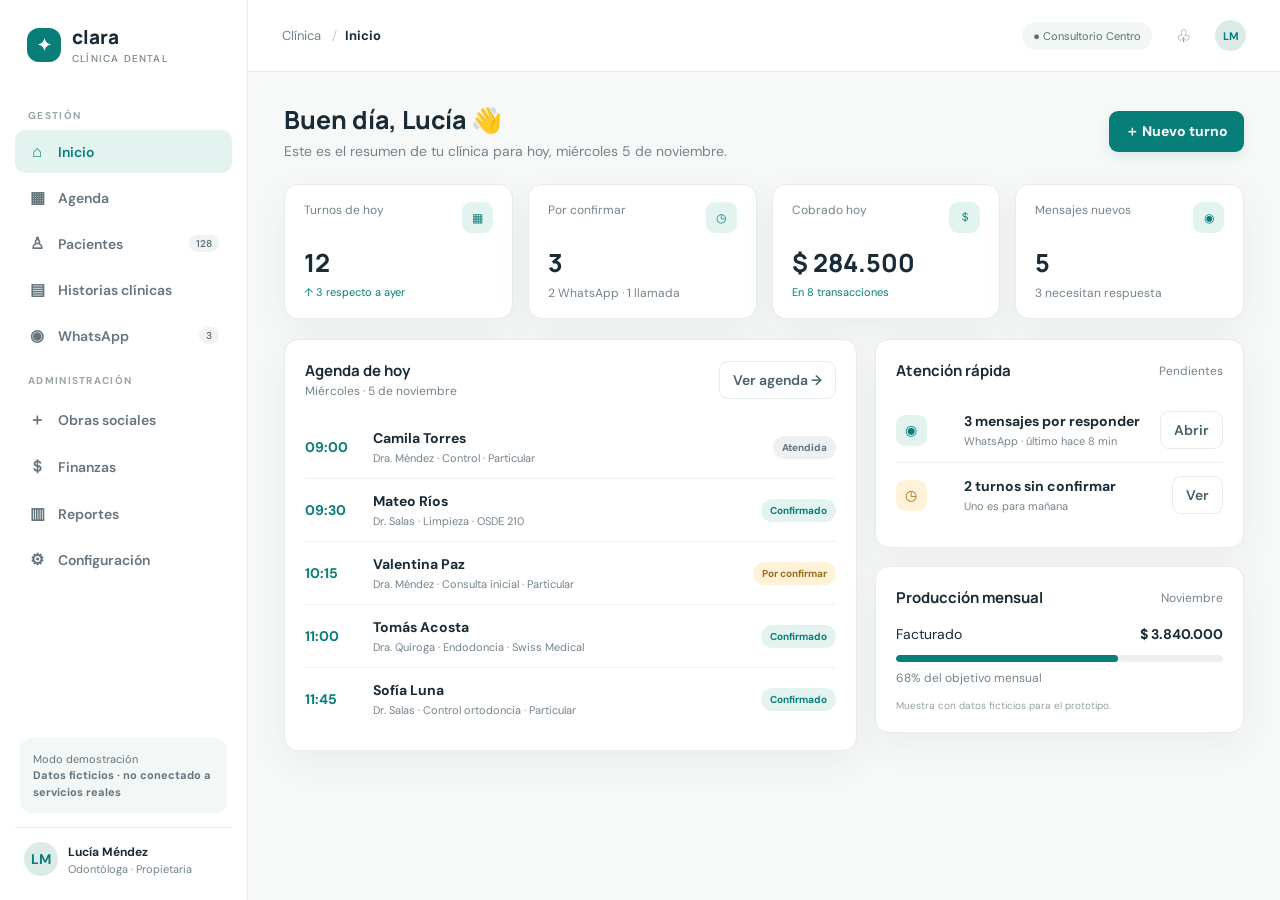
==== index.html @ 61e0f61e "Add Clara dental clinic prototype" ====
<!doctype html>
<html lang="es">
<head>
<meta charset="utf-8"><meta name="viewport" content="width=device-width,initial-scale=1">
<title>Clara · Clínica dental</title>
<style>
@import url('https://fonts.googleapis.com/css2?family=DM+Sans:wght@400;500;600;700&family=Manrope:wght@400;500;600;700;800&display=swap');
:root{--ink:#192b36;--muted:#74838b;--line:#e7ecec;--paper:#f7f9f8;--white:#fff;--teal:#087e78;--teal2:#e3f3f0;--blue:#edf3fa;--amber:#fff2d9;--coral:#f16b54;--shadow:0 12px 36px #203c4510}*{box-sizing:border-box}body{margin:0;background:var(--paper);color:var(--ink);font-family:'DM Sans',sans-serif;font-size:14px}button,input,select,textarea{font:inherit}button{cursor:pointer;border:0}.app{display:flex;min-height:100vh}.sidebar{width:248px;background:#fff;border-right:1px solid var(--line);padding:24px 15px;display:flex;flex-direction:column;flex-shrink:0}.brand{display:flex;align-items:center;gap:11px;padding:0 12px 30px;font:800 19px Manrope}.brandmark{width:34px;height:34px;border-radius:12px;background:var(--teal);color:#fff;display:grid;place-items:center;font-size:17px}.brand small{display:block;color:var(--muted);font:500 10px 'DM Sans';letter-spacing:1.2px;margin-top:2px}.navlabel{font-size:10px;letter-spacing:1.3px;color:#9aa5aa;padding:14px 13px 8px;font-weight:700}.nav{display:flex;flex-direction:column;gap:3px}.nav button{background:none;text-align:left;padding:11px 13px;border-radius:10px;color:#65757d;display:flex;gap:12px;align-items:center;font-weight:600}.nav button:hover,.nav button.active{background:var(--teal2);color:var(--teal)}.ico{width:18px;text-align:center;font-size:16px}.badge{margin-left:auto;font-size:10px;background:#f0f3f3;border-radius:10px;padding:2px 7px}.sidebar-bottom{margin-top:auto}.demo-note{border-radius:12px;background:#f3f7f6;padding:13px;color:#65757d;font-size:11px;line-height:1.5;margin:14px 5px}.profile{display:flex;gap:10px;align-items:center;padding:14px 9px 0;border-top:1px solid var(--line);margin-top:14px}.avatar{width:34px;height:34px;background:#dcebe7;border-radius:50%;display:grid;place-items:center;font-weight:700;color:var(--teal)}.profile b{font-size:12px}.profile small{display:block;color:var(--muted);font-size:11px;margin-top:2px}.main{flex:1;min-width:0}.topbar{height:72px;background:#fff;border-bottom:1px solid var(--line);display:flex;align-items:center;justify-content:space-between;padding:0 34px;position:sticky;top:0;z-index:2}.crumb{color:var(--muted);font-size:13px}.crumb b{color:var(--ink)}.topright{display:flex;align-items:center;gap:18px}.pill{border-radius:20px;background:#f2f6f5;padding:7px 11px;font-size:11px;color:#56716f}.iconbtn{background:none;color:#687981;font-size:17px}.content{padding:30px 36px 50px;max-width:1500px;margin:auto}.pagehead{display:flex;justify-content:space-between;align-items:center;margin-bottom:24px}.pagehead h1{font:750 25px Manrope;margin:0 0 5px}.pagehead p{color:var(--muted);margin:0}.primary{background:var(--teal);color:white;border-radius:9px;padding:11px 16px;font-weight:700;box-shadow:0 5px 12px #087e7820}.secondary{background:white;border:1px solid var(--line);color:#486069;border-radius:9px;padding:9px 13px;font-weight:600}.cards{display:grid;grid-template-columns:repeat(4,1fr);gap:15px;margin-bottom:20px}.card,.panel{background:white;border:1px solid var(--line);border-radius:14px;box-shadow:var(--shadow)}.stat{padding:17px 19px}.stat-top{display:flex;justify-content:space-between;color:var(--muted);font-size:12px}.statnum{font:750 25px Manrope;margin:12px 0 5px}.trend{color:var(--teal);font-size:11px}.staticon{background:var(--teal2);color:var(--teal);border-radius:9px;width:31px;height:31px;display:grid;place-items:center}.grid2{display:grid;grid-template-columns:1.55fr 1fr;gap:18px}.panel{padding:20px;margin-bottom:18px}.panelhead{display:flex;justify-content:space-between;align-items:center;margin-bottom:17px}.panelhead h2{font:700 15px Manrope;margin:0}.subtle{color:var(--muted);font-size:12px}.appointment{display:grid;grid-template-columns:55px 1fr auto;gap:13px;align-items:center;padding:13px 0;border-bottom:1px solid #f0f2f2}.appointment:last-child{border:0}.time{font-weight:700;color:var(--teal)}.apptname{font-weight:700}.apptmeta{color:var(--muted);font-size:11px;margin-top:4px}.status{font-size:10px;padding:5px 9px;border-radius:20px;background:var(--teal2);color:var(--teal);font-weight:700}.status.wait{background:var(--amber);color:#9a6d14}.status.done{background:#eef1f3;color:#65757d}.schedulebar{display:flex;justify-content:space-between;align-items:center;margin-bottom:15px}.days{display:grid;grid-template-columns:repeat(7,1fr);gap:8px}.day{border:1px solid var(--line);border-radius:10px;padding:10px 8px;min-height:135px;background:#fff}.day.today{border-color:#83c6be;background:#f5fbfa}.dayname{font-size:10px;color:var(--muted)}.daynum{font-weight:700;margin:4px 0 12px}.slot{background:#e6f3f1;border-left:3px solid var(--teal);padding:6px;border-radius:5px;font-size:10px;margin:6px 0;color:#315c58}.slot.blue{background:#edf2fa;border-color:#6088b6;color:#445e7b}.table{width:100%;border-collapse:collapse}.table th{text-align:left;color:#87949a;font-size:10px;font-weight:700;padding:10px;border-bottom:1px solid var(--line)}.table td{padding:13px 10px;border-bottom:1px solid #f0f2f2;vertical-align:middle}.table tr:last-child td{border:0}.person{display:flex;align-items:center;gap:10px}.miniava{width:30px;height:30px;border-radius:50%;background:#eaf0f1;display:grid;place-items:center;color:#567078;font-size:10px;font-weight:700}.tag{font-size:10px;color:#55716e;background:#eff6f4;border-radius:15px;padding:5px 8px}.tag.orange{background:#fff4e2;color:#987423}.tabs{display:flex;gap:7px;margin-bottom:17px}.tab{padding:8px 12px;border-radius:8px;background:transparent;color:#708087}.tab.active{background:var(--teal2);color:var(--teal);font-weight:700}.chat-layout{display:grid;grid-template-columns:310px 1fr;min-height:520px}.chatlist{border-right:1px solid var(--line);padding-right:15px}.search{border:1px solid var(--line);border-radius:9px;padding:10px;width:100%;margin-bottom:12px}.chatitem{padding:13px 9px;border-radius:10px;display:flex;gap:10px;cursor:pointer}.chatitem.active,.chatitem:hover{background:#f1f8f6}.chatitem b{font-size:12px}.chatitem p{font-size:11px;color:var(--muted);margin:4px 0 0;white-space:nowrap;overflow:hidden;text-overflow:ellipsis}.chatbody{padding:0 20px;display:flex;flex-direction:column}.chathead{display:flex;align-items:center;gap:10px;padding-bottom:13px;border-bottom:1px solid var(--line)}.messages{flex:1;padding:15px 0}.bubble{max-width:75%;padding:11px 13px;border-radius:12px;background:#f0f3f3;margin:9px 0;line-height:1.5;font-size:12px}.bubble.me{margin-left:auto;background:#e3f3f0}.bubble small{display:block;color:#829095;font-size:9px;margin-top:5px}.composer{display:flex;gap:8px;border-top:1px solid var(--line);padding-top:13px}.composer input{flex:1;border:1px solid var(--line);border-radius:9px;padding:11px}.agentbox{background:#f4f8f7;border-radius:10px;padding:13px;margin-top:14px;font-size:11px;line-height:1.6;color:#61737a}.agentbox b{color:var(--teal)}.row{display:flex;gap:10px;align-items:center}.filters{display:flex;gap:8px}.filters select{border:1px solid var(--line);border-radius:8px;background:#fff;padding:9px;color:#52656d}.progress{height:7px;border-radius:5px;background:#edf1f1;overflow:hidden}.progress i{display:block;height:100%;background:var(--teal);border-radius:5px}.empty{padding:30px;text-align:center;color:var(--muted)}.modalbg{position:fixed;inset:0;background:#10232b55;display:none;place-items:center;z-index:5}.modal{background:#fff;width:min(480px,92vw);padding:24px;border-radius:16px;box-shadow:0 20px 70px #0003}.modal h2{font:700 18px Manrope;margin:0 0 18px}.field{margin:12px 0}.field label{display:block;color:#687981;font-size:11px;margin-bottom:6px}.field input,.field select,.field textarea{width:100%;border:1px solid var(--line);border-radius:8px;padding:10px;background:white}.field textarea{min-height:75px}.notice{background:#edf6f4;border-radius:9px;padding:11px;color:#4e6d69;font-size:11px;line-height:1.5;margin:12px 0}.page{display:none}.page.show{display:block}.footnote{font-size:10px;color:#94a0a4;margin-top:13px}.seg{display:flex;gap:8px}.bar{height:9px;background:#edf1f1;border-radius:8px;margin:7px 0}.bar i{height:100%;display:block;background:var(--teal);border-radius:8px}.hide-sm{display:initial}@media(max-width:1050px){.sidebar{width:210px}.content{padding:25px 22px}.cards{grid-template-columns:repeat(2,1fr)}.grid2{grid-template-columns:1fr}.days{overflow:auto;grid-template-columns:repeat(7,minmax(115px,1fr))}}@media(max-width:700px){.sidebar{width:64px;padding:18px 8px}.brand{padding:0 7px 22px}.brandtext,.navlabel,.navtxt,.badge,.demo-note,.profile>div:last-child{display:none}.nav button{justify-content:center;padding:12px 5px}.profile{justify-content:center;padding:14px 0 0}.topbar{padding:0 15px;height:60px}.content{padding:21px 14px}.pagehead{align-items:flex-start;gap:10px}.pagehead h1{font-size:21px}.cards{gap:9px}.stat{padding:13px}.statnum{font-size:20px}.chat-layout{grid-template-columns:1fr}.chatlist{border:0;padding:0}.chatitem{display:none}.chatitem.active{display:flex}.chatbody{padding:12px 0;min-height:300px}.filters{flex-wrap:wrap}.tablewrap{overflow:auto}.topright .pill{display:none}}
</style></head>
<body><div class="app"><aside class="sidebar"><div class="brand"><div class="brandmark">✦</div><div class="brandtext">clara<small>CLÍNICA DENTAL</small></div></div><div class="navlabel">GESTIÓN</div><nav class="nav"><button class="active" data-page="inicio"><span class="ico">⌂</span><span class="navtxt">Inicio</span></button><button data-page="agenda"><span class="ico">▦</span><span class="navtxt">Agenda</span></button><button data-page="pacientes"><span class="ico">♙</span><span class="navtxt">Pacientes</span><span class="badge">128</span></button><button data-page="historias"><span class="ico">▤</span><span class="navtxt">Historias clínicas</span></button><button data-page="whatsapp"><span class="ico">◉</span><span class="navtxt">WhatsApp</span><span class="badge">3</span></button><div class="navlabel">ADMINISTRACIÓN</div><button data-page="obras"><span class="ico">＋</span><span class="navtxt">Obras sociales</span></button><button data-page="finanzas"><span class="ico">＄</span><span class="navtxt">Finanzas</span></button><button data-page="reportes"><span class="ico">▥</span><span class="navtxt">Reportes</span></button><button data-page="config"><span class="ico">⚙</span><span class="navtxt">Configuración</span></button></nav><div class="sidebar-bottom"><div class="demo-note">Modo demostración<br><b>Datos ficticios · no conectado a servicios reales</b></div><div class="profile"><div class="avatar">LM</div><div><b>Lucía Méndez</b><small>Odontóloga · Propietaria</small></div></div></div></aside><main class="main"><header class="topbar"><div class="crumb">Clínica <span style="padding:0 8px;color:#c5cdcf">/</span><b id="crumb">Inicio</b></div><div class="topright"><span class="pill">● Consultorio Centro</span><button class="iconbtn" title="Notificaciones">♧</button><div class="avatar" style="width:31px;height:31px;font-size:11px">LM</div></div></header><div class="content">
<section class="page show" id="inicio"><div class="pagehead"><div><h1>Buen día, Lucía 👋</h1><p>Este es el resumen de tu clínica para hoy, miércoles 5 de noviembre.</p></div><button class="primary" onclick="openModal('turno')">＋ Nuevo turno</button></div><div class="cards"><div class="card stat"><div class="stat-top">Turnos de hoy <span class="staticon">▦</span></div><div class="statnum">12</div><div class="trend">↑ 3 respecto a ayer</div></div><div class="card stat"><div class="stat-top">Por confirmar <span class="staticon">◷</span></div><div class="statnum">3</div><div class="subtle">2 WhatsApp · 1 llamada</div></div><div class="card stat"><div class="stat-top">Cobrado hoy <span class="staticon">＄</span></div><div class="statnum">$ 284.500</div><div class="trend">En 8 transacciones</div></div><div class="card stat"><div class="stat-top">Mensajes nuevos <span class="staticon">◉</span></div><div class="statnum">5</div><div class="subtle">3 necesitan respuesta</div></div></div><div class="grid2"><div class="panel"><div class="panelhead"><div><h2>Agenda de hoy</h2><span class="subtle">Miércoles · 5 de noviembre</span></div><button class="secondary" onclick="go('agenda')">Ver agenda →</button></div><div class="appointment"><div class="time">09:00</div><div><div class="apptname">Camila Torres</div><div class="apptmeta">Dra. Méndez · Control · Particular</div></div><span class="status done">Atendida</span></div><div class="appointment"><div class="time">09:30</div><div><div class="apptname">Mateo Ríos</div><div class="apptmeta">Dr. Salas · Limpieza · OSDE 210</div></div><span class="status">Confirmado</span></div><div class="appointment"><div class="time">10:15</div><div><div class="apptname">Valentina Paz</div><div class="apptmeta">Dra. Méndez · Consulta inicial · Particular</div></div><span class="status wait">Por confirmar</span></div><div class="appointment"><div class="time">11:00</div><div><div class="apptname">Tomás Acosta</div><div class="apptmeta">Dra. Quiroga · Endodoncia · Swiss Medical</div></div><span class="status">Confirmado</span></div><div class="appointment"><div class="time">11:45</div><div><div class="apptname">Sofía Luna</div><div class="apptmeta">Dr. Salas · Control ortodoncia · Particular</div></div><span class="status">Confirmado</span></div></div><div><div class="panel"><div class="panelhead"><h2>Atención rápida</h2><span class="subtle">Pendientes</span></div><div class="appointment"><div class="staticon">◉</div><div><div class="apptname">3 mensajes por responder</div><div class="apptmeta">WhatsApp · último hace 8 min</div></div><button class="secondary" onclick="go('whatsapp')">Abrir</button></div><div class="appointment"><div class="staticon" style="background:var(--amber);color:#9a6d14">◷</div><div><div class="apptname">2 turnos sin confirmar</div><div class="apptmeta">Uno es para mañana</div></div><button class="secondary" onclick="go('agenda')">Ver</button></div></div><div class="panel"><div class="panelhead"><h2>Producción mensual</h2><span class="subtle">Noviembre</span></div><div style="display:flex;justify-content:space-between;margin:12px 0"><span>Facturado</span><b>$ 3.840.000</b></div><div class="progress"><i style="width:68%"></i></div><div class="subtle" style="margin-top:8px">68% del objetivo mensual</div><div class="footnote">Muestra con datos ficticios para el prototipo.</div></div></div></div></section>
<section class="page" id="agenda"><div class="pagehead"><div><h1>Agenda</h1><p>Turnos por profesional, estado y cobertura.</p></div><button class="primary" onclick="openModal('turno')">＋ Nuevo turno</button></div><div class="panel"><div class="schedulebar"><div class="row"><button class="secondary">‹</button><b>3 — 9 noviembre, 2026</b><button class="secondary">›</button><button class="secondary">Hoy</button></div><div class="filters"><select><option>Todos los profesionales</option><option>Dra. Lucía Méndez</option><option>Dr. Nicolás Salas</option><option>Dra. Ana Quiroga</option></select><select><option>Todos los estados</option><option>Confirmado</option><option>Por confirmar</option></select></div></div><div class="days"><div class="day"><div class="dayname">LUN</div><div class="daynum">3</div><div class="slot">09:00 Camila T.<br>Control · Méndez</div><div class="slot blue">10:30 Tomás A.<br>Endodoncia</div></div><div class="day"><div class="dayname">MAR</div><div class="daynum">4</div><div class="slot">09:30 Mateo R.<br>Limpieza · Salas</div><div class="slot">11:00 Sofía L.<br>Ortodoncia</div></div><div class="day today"><div class="dayname">MIÉ · HOY</div><div class="daynum">5</div><div class="slot">09:00 Camila T.<br>Control · Méndez</div><div class="slot blue">09:30 Mateo R.<br>Limpieza · Salas</div><div class="slot">10:15 Valentina P.<br>Inicial · Méndez</div></div><div class="day"><div class="dayname">JUE</div><div class="daynum">6</div><div class="slot">08:30 Tomás A.<br>Endodoncia · Quiroga</div><div class="slot">10:00 Julia F.<br>Consulta</div></div><div class="day"><div class="dayname">VIE</div><div class="daynum">7</div><div class="slot">09:00 Pedro M.<br>Implante · Méndez</div><div class="slot blue">11:00 Clara D.<br>Control · Salas</div></div><div class="day"><div class="dayname">SÁB</div><div class="daynum">8</div><div class="subtle">Sin turnos</div></div><div class="day"><div class="dayname">DOM</div><div class="daynum">9</div><div class="subtle">Cerrado</div></div></div></div><div class="panel"><div class="panelhead"><h2>Próximos turnos</h2><button class="secondary">Exportar agenda</button></div><div class="tablewrap"><table class="table"><thead><tr><th>FECHA / HORA</th><th>PACIENTE</th><th>PROFESIONAL</th><th>PRESTACIÓN</th><th>COBERTURA</th><th>ESTADO</th></tr></thead><tbody><tr><td>Hoy · 10:15</td><td>Valentina Paz</td><td>Dra. Méndez</td><td>Consulta inicial</td><td>Particular</td><td><span class="status wait">Por confirmar</span></td></tr><tr><td>Hoy · 11:00</td><td>Tomás Acosta</td><td>Dra. Quiroga</td><td>Endodoncia</td><td>Swiss Medical</td><td><span class="status">Confirmado</span></td></tr><tr><td>Mañana · 08:30</td><td>Julia Fernández</td><td>Dr. Salas</td><td>Limpieza</td><td>OSDE 210</td><td><span class="status wait">Por confirmar</span></td></tr></tbody></table></div></div></section>
<section class="page" id="pacientes"><div class="pagehead"><div><h1>Pacientes</h1><p>Directorio y cobertura de la clínica.</p></div><button class="primary" onclick="openModal('paciente')">＋ Nuevo paciente</button></div><div class="panel"><div class="panelhead"><input class="search" style="max-width:330px;margin:0" placeholder="Buscar por nombre o documento…"><div class="filters"><select><option>Todos los profesionales</option><option>Dra. Méndez</option></select><select><option>Todas las coberturas</option><option>Particular</option><option>OSDE</option></select></div></div><div class="tablewrap"><table class="table"><thead><tr><th>PACIENTE</th><th>ÚLTIMA VISITA</th><th>PROFESIONAL</th><th>COBERTURA</th><th>SALDO</th><th></th></tr></thead><tbody><tr><td><div class="person"><div class="miniava">CT</div><b>Camila Torres</b></div></td><td>Hoy</td><td>Dra. Méndez</td><td><span class="tag">Particular</span></td><td>$ 0</td><td><button class="secondary" onclick="go('historias')">Ver ficha</button></td></tr><tr><td><div class="person"><div class="miniava">MR</div><b>Mateo Ríos</b></div></td><td>22 oct 2026</td><td>Dr. Salas</td><td><span class="tag">OSDE 210</span></td><td>$ 12.500</td><td><button class="secondary" onclick="go('historias')">Ver ficha</button></td></tr><tr><td><div class="person"><div class="miniava">VP</div><b>Valentina Paz</b></div></td><td>Primera visita</td><td>Dra. Méndez</td><td><span class="tag">Particular</span></td><td>—</td><td><button class="secondary" onclick="go('historias')">Ver ficha</button></td></tr><tr><td><div class="person"><div class="miniava">TA</div><b>Tomás Acosta</b></div></td><td>15 oct 2026</td><td>Dra. Quiroga</td><td><span class="tag">Swiss Medical</span></td><td>$ 0</td><td><button class="secondary" onclick="go('historias')">Ver ficha</button></td></tr></tbody></table></div><div class="footnote">Datos ilustrativos ficticios. No corresponden a pacientes reales.</div></div></section>
<section class="page" id="historias"><div class="pagehead"><div><h1>Historias clínicas</h1><p>Registro por paciente, profesional y fecha.</p></div><button class="primary" onclick="openModal('evolucion')">＋ Nueva evolución</button></div><div class="grid2"><div class="panel"><div class="panelhead"><div><h2>Camila Torres</h2><span class="subtle">Paciente · Última actualización hoy</span></div><span class="tag">Particular</span></div><div class="tabs"><button class="tab active">Resumen</button><button class="tab">Odontograma</button><button class="tab">Evoluciones</button><button class="tab">Documentos</button></div><div class="notice">⚑ <b>Alergia registrada:</b> penicilina. Verificar antes de indicar medicación.</div><div class="panelhead"><h2>Odontograma · FDI</h2><button class="secondary">Ver historial</button></div><div style="display:grid;grid-template-columns:repeat(8,1fr);gap:6px;text-align:center;margin:12px 0"><script>document.write(Array.from({length:16},(_,i)=>`<div style="border:1px solid #e6eceb;padding:8px 3px;border-radius:7px;color:${[3,8,13].includes(i)?'#c65f48':'#64777c'};background:${[3,8,13].includes(i)?'#fff1eb':'#fbfcfc'}">${18-i<11?11+i:18-i}<small style="display:block;font-size:8px">${[3,8,13].includes(i)?'●':'○'}</small></div>`).join(''))</script></div><div style="display:grid;grid-template-columns:repeat(8,1fr);gap:6px;text-align:center;margin:6px 0 18px"><script>document.write(Array.from({length:16},(_,i)=>`<div style="border:1px solid #e6eceb;padding:8px 3px;border-radius:7px;color:#64777c;background:#fbfcfc">${48-i<41?31+i:48-i}<small style="display:block;font-size:8px">○</small></div>`).join(''))</script></div><div class="panelhead"><h2>Última evolución</h2><span class="subtle">5 nov · Dra. Méndez</span></div><p style="line-height:1.7;color:#596c73">Control odontológico. Refiere sensibilidad leve en pieza 16. Se registra observación y se indica control en próxima consulta. <span class="tag">Borrador de ejemplo</span></p><button class="secondary">＋ Adjuntar documento</button><div class="footnote">Toda evolución clínica requiere revisión y firma del profesional. Este prototipo no almacena datos.</div></div><div><div class="panel"><div class="panelhead"><h2>Plan de tratamiento</h2><span class="subtle">Actualizado 30 oct</span></div><div class="appointment"><div class="staticon">1</div><div><b>Restauración pieza 16</b><div class="apptmeta">Pendiente · Dra. Méndez</div></div><span>$ 85.000</span></div><div class="appointment"><div class="staticon">2</div><div><b>Limpieza profesional</b><div class="apptmeta">Completado · 22 oct</div></div><span>$ 42.000</span></div><div style="display:flex;justify-content:space-between;padding-top:13px"><b>Total estimado</b><b>$ 127.000</b></div></div><div class="panel"><div class="panelhead"><h2>Consentimientos</h2><button class="secondary">Ver todos</button></div><div class="appointment"><div class="staticon">✓</div><div><b>Consentimiento informado</b><div class="apptmeta">Restauración · firmado 22 oct</div></div><span class="status done">Firmado</span></div></div></div></div></section>
<section class="page" id="whatsapp"><div class="pagehead"><div><h1>WhatsApp</h1><p>Conversaciones, agenda y respuestas asistidas en un mismo lugar.</p></div><button class="secondary">⚙ Configurar agente</button></div><div class="notice">Modo demostración: las respuestas se simulan en esta pantalla. No se envían mensajes reales ni se conecta una cuenta de WhatsApp.</div><div class="panel chat-layout"><div class="chatlist"><input class="search" placeholder="Buscar conversación…"><div class="chatitem active" onclick="selectChat(this,'Camila Torres')"><div class="miniava">CT</div><div><b>Camila Torres</b><p>¿Tienen turno esta semana?</p></div><span class="badge">2</span></div><div class="chatitem" onclick="selectChat(this,'Valentina Paz')"><div class="miniava">VP</div><div><b>Valentina Paz</b><p>Quería consultar por una limpieza</p></div></div><div class="chatitem" onclick="selectChat(this,'Mateo Ríos')"><div class="miniava">MR</div><div><b>Mateo Ríos</b><p>Confirmo el turno de mañana</p></div></div><div class="chatitem" onclick="selectChat(this,'Julia Fernández')"><div class="miniava">JF</div><div><b>Julia Fernández</b><p>¿Aceptan OSDE 210?</p></div><span class="badge">1</span></div><div class="agentbox"><b>✦ Clara · agente de recepción</b><br>Responde sobre horarios, profesionales, ubicación y coberturas configuradas. Puede proponer turnos disponibles y pedir confirmación humana. No responde consultas clínicas.</div></div><div class="chatbody"><div class="chathead"><div class="miniava">CT</div><div><b id="chatname">Camila Torres</b><div class="subtle">WhatsApp · conversación de ejemplo</div></div><span class="status" style="margin-left:auto">Agente activo</span></div><div class="messages" id="messages"><div class="bubble">Hola, ¿tienen turno esta semana para un control?<small>10:14</small></div><div class="bubble me">¡Hola, Camila! Sí, tenemos disponibilidad el jueves a las 16:00 con la Dra. Méndez o el viernes a las 10:30 con el Dr. Salas. ¿Cuál te queda mejor?<small>Clara · 10:14</small></div><div class="bubble">El jueves me sirve.<small>10:16</small></div><div class="bubble me">Perfecto. ¿Querés que deje solicitado el turno del jueves a las 16:00? La clínica te lo confirma por este medio.<small>Clara · 10:16</small></div><div class="bubble">Sí, por favor.<small>10:17</small></div><div class="bubble me">Listo, Camila. Dejé el pedido para el jueves a las 16:00 con la Dra. Méndez. Te avisamos cuando quede confirmado. ✨<small>Clara · 10:17</small></div></div><div class="composer"><input id="msg" placeholder="Escribí una respuesta de prueba…" onkeydown="if(event.key==='Enter')sendMsg()"><button class="primary" onclick="sendMsg()">Enviar</button></div></div></div><div class="grid2"><div class="panel"><div class="panelhead"><h2>Qué puede resolver el agente</h2><span class="tag">Alcance inicial</span></div><div class="appointment"><span class="status">✓</span><div><b>Solicitar turno</b><div class="apptmeta">Consulta disponibilidad y pide confirmación</div></div></div><div class="appointment"><span class="status">✓</span><div><b>Confirmar, cancelar o reprogramar</b><div class="apptmeta">Requiere reglas de agenda configuradas</div></div></div><div class="appointment"><span class="status">✓</span><div><b>Responder información práctica</b><div class="apptmeta">Horarios, ubicación, profesionales y coberturas cargadas</div></div></div><div class="appointment"><span class="status wait">→</span><div><b>Derivar a una persona</b><div class="apptmeta">Síntomas, urgencias, dudas clínicas o excepciones</div></div></div></div><div class="panel"><div class="panelhead"><h2>Reglas del agente</h2><button class="secondary">Editar</button></div><p class="subtle" style="line-height:1.8">• No diagnostica ni recomienda tratamientos.<br>• Nunca confirma una prestación de obra social sin verificar el padrón.<br>• Solicita solo los datos necesarios para gestionar el turno.<br>• Ofrece atención humana ante una urgencia o pedido clínico.<br>• Registra consentimiento y preferencia de canal antes de notificar.</p></div></div></section>
<section class="page" id="obras"><div class="pagehead"><div><h1>Obras sociales</h1><p>Convenios, elegibilidad y seguimiento de prestaciones.</p></div><button class="primary" onclick="openModal('convenio')">＋ Nuevo convenio</button></div><div class="cards"><div class="card stat"><div class="stat-top">Convenios activos <span class="staticon">＋</span></div><div class="statnum">6</div><div class="subtle">2 requieren actualización</div></div><div class="card stat"><div class="stat-top">A presentar <span class="staticon">▤</span></div><div class="statnum">$ 1.240.000</div><div class="subtle">18 prestaciones</div></div><div class="card stat"><div class="stat-top">Pendiente de autorización <span class="staticon">◷</span></div><div class="statnum">4</div><div class="subtle">En 3 afiliados</div></div><div class="card stat"><div class="stat-top">Débitos del mes <span class="staticon">↘</span></div><div class="statnum">$ 86.400</div><div class="subtle">2,1% de lo presentado</div></div></div><div class="panel"><div class="panelhead"><h2>Convenios</h2><div class="filters"><select><option>Todos los estados</option><option>Activo</option><option>Revisar aranceles</option></select></div></div><div class="tablewrap"><table class="table"><thead><tr><th>FINANCIADOR</th><th>PLANES</th><th>ARANCEL</th><th>ÚLTIMA ACTUALIZACIÓN</th><th>ESTADO</th><th></th></tr></thead><tbody><tr><td><b>OSDE</b></td><td>210 · 310</td><td>Nomenclador propio</td><td>1 nov 2026</td><td><span class="status">Activo</span></td><td><button class="secondary">Ver</button></td></tr><tr><td><b>Swiss Medical</b></td><td>SMG20 · SMG30</td><td>Nomenclador propio</td><td>15 oct 2026</td><td><span class="status wait">Revisar aranceles</span></td><td><button class="secondary">Ver</button></td></tr><tr><td><b>Prevención Salud</b></td><td>A1 · A2</td><td>Por prestación</td><td>20 oct 2026</td><td><span class="status">Activo</span></td><td><button class="secondary">Ver</button></td></tr><tr><td><b>Particular</b></td><td>—</td><td>Lista de clínica</td><td>5 nov 2026</td><td><span class="status">Activo</span></td><td><button class="secondary">Ver</button></td></tr></tbody></table></div><div class="notice">El prototipo no consulta padrones ni presenta prestaciones. Validación de cobertura y liquidación deben conectarse a cada financiador y revisarse con la clínica.</div></div><div class="panel"><div class="panelhead"><h2>Prestaciones por presentar</h2><button class="secondary">Preparar lote</button></div><div class="tablewrap"><table class="table"><thead><tr><th>PERÍODO</th><th>COBERTURA</th><th>PRESTACIONES</th><th>IMPORTE</th><th>ESTADO</th></tr></thead><tbody><tr><td>Octubre 2026</td><td>OSDE</td><td>12</td><td>$ 840.000</td><td><span class="status wait">Borrador</span></td></tr><tr><td>Octubre 2026</td><td>Swiss Medical</td><td>6</td><td>$ 400.000</td><td><span class="status">Listo para revisar</span></td></tr></tbody></table></div></div></section>
<section class="page" id="finanzas"><div class="pagehead"><div><h1>Finanzas</h1><p>Presupuestos, cobros y facturación de la clínica.</p></div><button class="primary" onclick="openModal('presupuesto')">＋ Nuevo presupuesto</button></div><div class="tabs"><button class="tab active">Resumen</button><button class="tab">Presupuestos</button><button class="tab">Cobros</button><button class="tab">Facturas ARCA</button></div><div class="cards"><div class="card stat"><div class="stat-top">Ingresos del mes <span class="staticon">＄</span></div><div class="statnum">$ 3.840.000</div><div class="trend">↑ 12% vs. octubre</div></div><div class="card stat"><div class="stat-top">Por cobrar <span class="staticon">◷</span></div><div class="statnum">$ 615.000</div><div class="subtle">9 cuentas pendientes</div></div><div class="card stat"><div class="stat-top">Presupuestos abiertos <span class="staticon">▤</span></div><div class="statnum">17</div><div class="subtle">$ 2.180.000 estimados</div></div><div class="card stat"><div class="stat-top">Facturas emitidas <span class="staticon">✓</span></div><div class="statnum">42</div><div class="subtle">Noviembre · ARS</div></div></div><div class="grid2"><div class="panel"><div class="panelhead"><h2>Últimos cobros</h2><button class="secondary">Ver todos</button></div><div class="appointment"><div class="staticon">✓</div><div><b>Camila Torres</b><div class="apptmeta">Particular · Transferencia</div></div><b>$ 42.000</b></div><div class="appointment"><div class="staticon">✓</div><div><b>Mateo Ríos</b><div class="apptmeta">OSDE 210 · Copago</div></div><b>$ 15.000</b></div><div class="appointment"><div class="staticon">✓</div><div><b>Tomás Acosta</b><div class="apptmeta">Swiss Medical · Copago</div></div><b>$ 28.500</b></div><div class="appointment"><div class="staticon">✓</div><div><b>Clara Díaz</b><div class="apptmeta">Particular · Tarjeta</div></div><b>$ 96.000</b></div></div><div class="panel"><div class="panelhead"><h2>Distribución de cobros</h2><span class="subtle">Este mes</span></div><div class="subtle">Particular · 54%</div><div class="bar"><i style="width:54%"></i></div><div class="subtle">Obras sociales · 38%</div><div class="bar"><i style="width:38%;background:#7c9fc0"></i></div><div class="subtle">Otros · 8%</div><div class="bar"><i style="width:8%;background:#e0b766"></i></div><div class="notice">La conexión ARCA se configura por CUIT y certificado. La emisión aquí es solo demostrativa.</div></div></div></section>
<section class="page" id="reportes"><div class="pagehead"><div><h1>Reportes</h1><p>Indicadores operativos y administrativos.</p></div><button class="secondary">Descargar resumen</button></div><div class="cards"><div class="card stat"><div class="stat-top">Asistencia <span class="staticon">✓</span></div><div class="statnum">91%</div><div class="trend">↑ 4 puntos</div></div><div class="card stat"><div class="stat-top">Ocupación de agenda <span class="staticon">▦</span></div><div class="statnum">78%</div><div class="subtle">Noviembre</div></div><div class="card stat"><div class="stat-top">Tratamientos aceptados <span class="staticon">↗</span></div><div class="statnum">64%</div><div class="subtle">Por monto presupuestado</div></div><div class="card stat"><div class="stat-top">Prestaciones OS <span class="staticon">＋</span></div><div class="statnum">86%</div><div class="subtle">Sin débitos</div></div></div><div class="grid2"><div class="panel"><div class="panelhead"><h2>Turnos por profesional</h2><span class="subtle">Noviembre</span></div><p>Dra. Lucía Méndez <b style="float:right">82 turnos</b></p><div class="bar"><i style="width:82%"></i></div><p>Dr. Nicolás Salas <b style="float:right">64 turnos</b></p><div class="bar"><i style="width:64%;background:#7c9fc0"></i></div><p>Dra. Ana Quiroga <b style="float:right">51 turnos</b></p><div class="bar"><i style="width:51%;background:#e0b766"></i></div></div><div class="panel"><div class="panelhead"><h2>Seguridad y trazabilidad</h2><span class="tag">Diseño requerido</span></div><div class="notice">Antes de operar con pacientes reales: definir roles granulares, registro de accesos y cambios, cifrado, respaldos probados, exportación, política de retención y respuesta ante incidentes.</div><div class="subtle">Estos indicadores y reportes usan exclusivamente datos de demostración.</div></div></div></section>
<section class="page" id="config"><div class="pagehead"><div><h1>Configuración</h1><p>Profesionales, horarios, canales y datos de la clínica.</p></div><button class="primary">Guardar cambios</button></div><div class="grid2"><div><div class="panel"><div class="panelhead"><h2>Profesionales</h2><button class="secondary">＋ Agregar</button></div><div class="appointment"><div class="avatar">LM</div><div><b>Dra. Lucía Méndez</b><div class="apptmeta">Odontología general · Propietaria</div></div><span class="status">Activa</span></div><div class="appointment"><div class="avatar">NS</div><div><b>Dr. Nicolás Salas</b><div class="apptmeta">Odontología general · Profesional</div></div><span class="status">Activo</span></div><div class="appointment"><div class="avatar">AQ</div><div><b>Dra. Ana Quiroga</b><div class="apptmeta">Endodoncia · Profesional</div></div><span class="status">Activa</span></div></div><div class="panel"><div class="panelhead"><h2>Horario de atención</h2><button class="secondary">Editar</button></div><div class="appointment"><div><b>Lunes a viernes</b><div class="apptmeta">08:00–13:00 · 14:00–19:00</div></div><span class="tag">Activo</span></div><div class="appointment"><div><b>Sábado</b><div class="apptmeta">09:00–13:00</div></div><span class="tag">Activo</span></div></div></div><div><div class="panel"><div class="panelhead"><h2>Asistente WhatsApp</h2><span class="status wait">Simulación</span></div><div class="field"><label>Nombre del asistente</label><input value="Clara · Recepción virtual"></div><div class="field"><label>Estilo de respuesta</label><select><option>Cálido y claro</option></select></div><div class="field"><label>Mensaje inicial</label><textarea>¡Hola! Soy Clara, asistente de la clínica. Puedo ayudarte a solicitar, confirmar o reprogramar un turno.</textarea></div><div class="notice">Antes de activar: vincular un número autorizado, configurar plantillas y consentimiento, probar derivación humana y revisar privacidad.</div></div><div class="panel"><div class="panelhead"><h2>Obras sociales</h2><button class="secondary" onclick="go('obras')">Administrar →</button></div><p class="subtle">Convenios y aranceles configurables por plan. La verificación de cobertura y presentación de prestaciones requieren integración con cada financiador.</p></div></div></div></section>
</div></main></div><div class="modalbg" id="modal"><div class="modal"><div style="display:flex;justify-content:space-between;align-items:center"><h2 id="modtitle">Nuevo turno</h2><button class="iconbtn" onclick="closeModal()">✕</button></div><div id="modbody"></div><div style="display:flex;justify-content:flex-end;gap:8px;margin-top:18px"><button class="secondary" onclick="closeModal()">Cancelar</button><button class="primary" onclick="saveModal()">Guardar en demo</button></div></div></div>
<script>
const names={inicio:'Inicio',agenda:'Agenda',pacientes:'Pacientes','historias':'Historias clínicas',whatsapp:'WhatsApp',obras:'Obras sociales',finanzas:'Finanzas',reportes:'Reportes',config:'Configuración'};function go(p){document.querySelectorAll('.page').forEach(x=>x.classList.remove('show'));document.getElementById(p).classList.add('show');document.querySelectorAll('.nav button').forEach(b=>b.classList.toggle('active',b.dataset.page===p));document.getElementById('crumb').textContent=names[p];window.scrollTo(0,0)}document.querySelectorAll('.nav button').forEach(b=>b.onclick=()=>go(b.dataset.page));
function openModal(type){const cfg={turno:['Nuevo turno',`<div class="field"><label>Paciente</label><input placeholder="Nombre del paciente"></div><div class="field"><label>Profesional</label><select><option>Dra. Lucía Méndez</option><option>Dr. Nicolás Salas</option><option>Dra. Ana Quiroga</option></select></div><div class="field"><label>Fecha y hora</label><input type="datetime-local"></div><div class="field"><label>Prestación</label><select><option>Consulta inicial</option><option>Control</option><option>Limpieza</option><option>Endodoncia</option></select></div><div class="field"><label>Cobertura</label><select><option>Particular</option><option>OSDE 210</option><option>Swiss Medical</option></select></div>`],paciente:['Nuevo paciente',`<div class="field"><label>Nombre y apellido</label><input placeholder="Nombre completo"></div><div class="field"><label>Documento</label><input placeholder="DNI"></div><div class="field"><label>Teléfono</label><input placeholder="+54 9 …"></div><div class="field"><label>Cobertura</label><select><option>Particular</option><option>OSDE</option><option>Swiss Medical</option></select></div><div class="notice">Demo: no guardes datos reales en este prototipo.</div>`],evolucion:['Nueva evolución clínica',`<div class="field"><label>Paciente</label><select><option>Camila Torres</option><option>Mateo Ríos</option></select></div><div class="field"><label>Fecha</label><input type="date"></div><div class="field"><label>Nota profesional</label><textarea placeholder="Registrar hallazgos, indicaciones y seguimiento…"></textarea></div><div class="notice">Una evolución real requiere revisión, autoría y firma profesional.</div>`],convenio:['Nuevo convenio',`<div class="field"><label>Financiador</label><input placeholder="Nombre de obra social o prepaga"></div><div class="field"><label>Plan</label><input placeholder="Plan / categoría"></div><div class="field"><label>Vigencia arancelaria</label><input type="date"></div><div class="notice">Cargar aranceles no equivale a validar cobertura ni a presentar prestaciones.</div>`],presupuesto:['Nuevo presupuesto',`<div class="field"><label>Paciente</label><input placeholder="Buscar paciente"></div><div class="field"><label>Tratamiento</label><select><option>Consulta inicial</option><option>Restauración</option><option>Limpieza</option></select></div><div class="field"><label>Importe</label><input placeholder="$ 0"></div><div class="field"><label>Plan de pago</label><select><option>Un pago</option><option>Cuotas a definir</option></select></div>`]};document.getElementById('modtitle').textContent=cfg[type][0];document.getElementById('modbody').innerHTML=cfg[type][1];document.getElementById('modal').style.display='grid'}function closeModal(){document.getElementById('modal').style.display='none'}function saveModal(){closeModal();toast('Guardado solo en esta demostración')}function toast(t){let x=document.createElement('div');x.textContent=t;x.style='position:fixed;bottom:22px;right:22px;background:#19333a;color:white;padding:13px 18px;border-radius:10px;z-index:10;box-shadow:0 8px 30px #0002';document.body.appendChild(x);setTimeout(()=>x.remove(),2400)}function sendMsg(){let i=document.getElementById('msg');let t=i.value.trim();if(!t)return;let m=document.getElementById('messages');m.insertAdjacentHTML('beforeend',`<div class="bubble">${esc(t)}<small>Ahora · vos</small></div>`);i.value='';setTimeout(()=>{let reply=agentReply(t);m.insertAdjacentHTML('beforeend',`<div class="bubble me">${esc(reply)}<small>Clara · respuesta simulada</small></div>`);m.scrollTop=m.scrollHeight},500);m.scrollTop=m.scrollHeight}function agentReply(t){let s=t.toLowerCase();if(/dolor|urgenc|sangr|inflam|medic|diagn[oó]st/.test(s))return'Para cuidar tu salud, voy a derivar tu consulta al equipo de la clínica. Si se trata de una urgencia, llamá al consultorio o acudí a una guardia.';if(/obra social|osde|cobertura|prepaga|swiss/.test(s))return'Puedo orientarte sobre las coberturas cargadas, pero la confirmación depende de validar tu plan y la prestación. ¿Me decís qué plan tenés?';if(/cancel|reprogram|cambiar/.test(s))return'Puedo ayudarte a solicitar el cambio. ¿Qué día y horario te vendrían mejor? El equipo confirmará la disponibilidad.';if(/turn|horar|disponib|agenda/.test(s))return'Hay disponibilidad de ejemplo el jueves a las 16:00 o el viernes a las 10:30. ¿Querés que solicite uno de esos horarios?';if(/precio|cu[aá]nto|presupuesto/.test(s))return'El importe depende de la evaluación y del tratamiento indicado. Puedo pedirle al equipo que te contacte para preparar un presupuesto.';return'Gracias por escribirnos. Puedo ayudarte con turnos, horarios, ubicación y coberturas configuradas. Si tu consulta es clínica, la derivo al equipo profesional.'}function esc(s){return s.replace(/[&<>"']/g,c=>({'&':'&amp;','<':'&lt;','>':'&gt;','"':'&quot;',"'":'&#39;'}[c]))}function selectChat(el,n){document.querySelectorAll('.chatitem').forEach(x=>x.classList.remove('active'));el.classList.add('active');document.getElementById('chatname').textContent=n;toast('Conversación de ejemplo: '+n)}
</script></body></html>
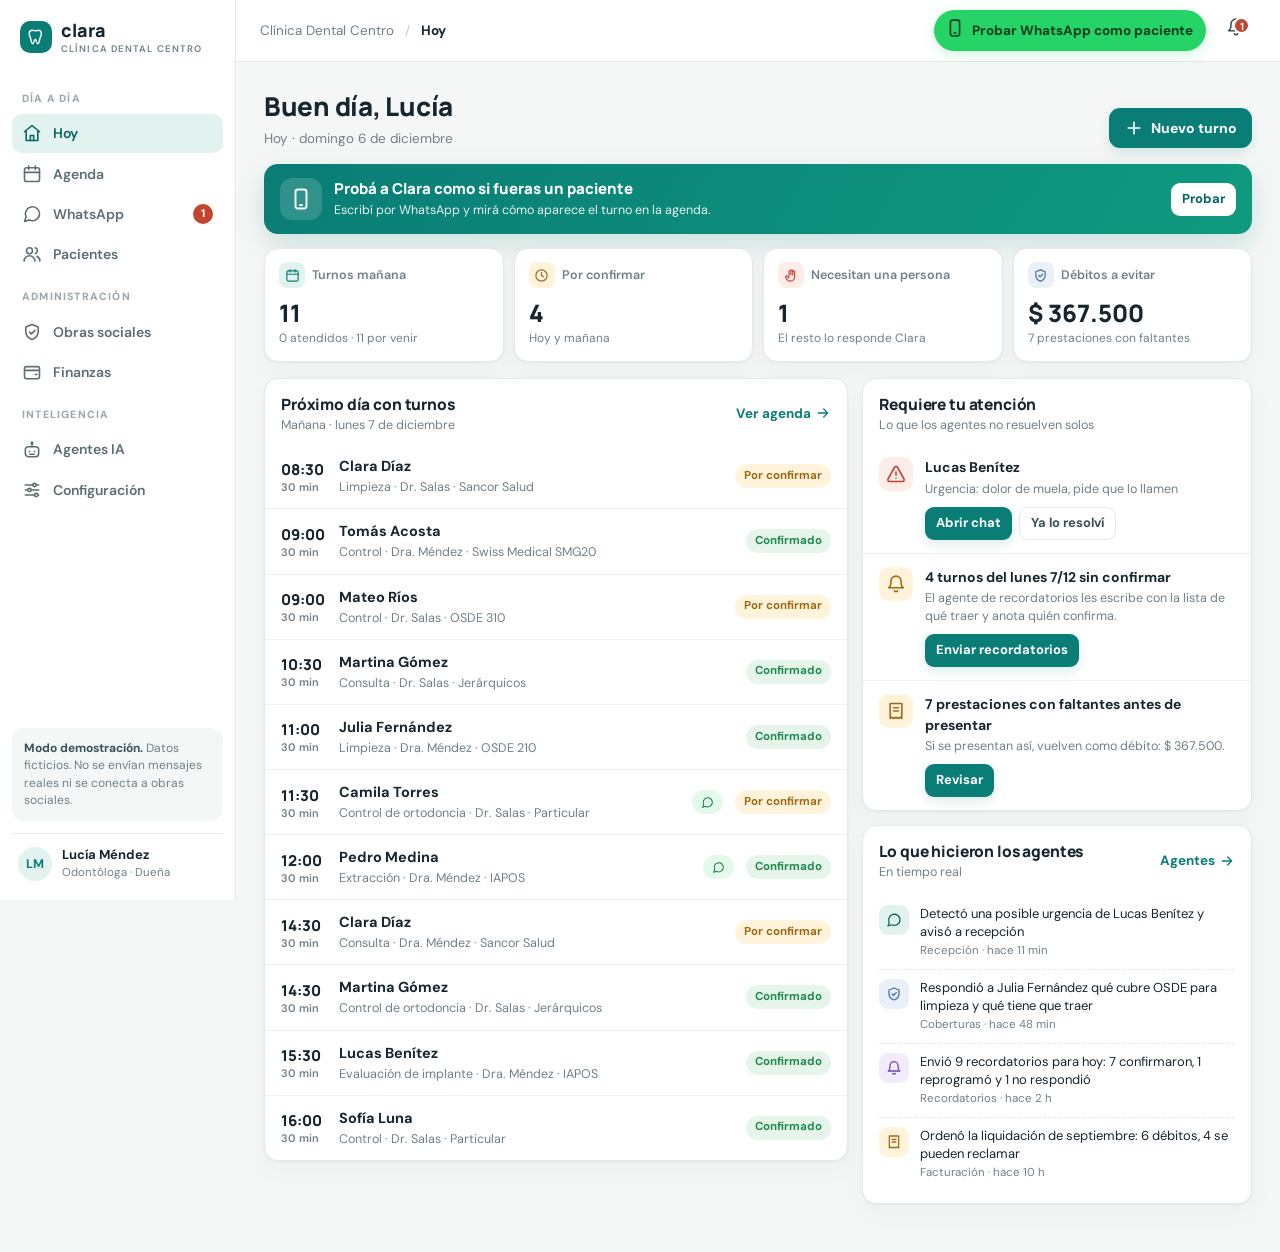
==== commit 0ddf5060: "Rehacer Clara: celular primero, simulador de WhatsApp en vivo y agentes - Simulador del paciente que" ====
--- a/index.html
+++ b/index.html
@@ -1,25 +1,66 @@
 <!doctype html>
 <html lang="es">
 <head>
-<meta charset="utf-8"><meta name="viewport" content="width=device-width,initial-scale=1">
+<meta charset="utf-8">
+<meta name="viewport" content="width=device-width, initial-scale=1, viewport-fit=cover">
+<meta name="theme-color" content="#0a7d76">
 <title>Clara · Clínica dental</title>
-<style>
-@import url('https://fonts.googleapis.com/css2?family=DM+Sans:wght@400;500;600;700&family=Manrope:wght@400;500;600;700;800&display=swap');
-:root{--ink:#192b36;--muted:#74838b;--line:#e7ecec;--paper:#f7f9f8;--white:#fff;--teal:#087e78;--teal2:#e3f3f0;--blue:#edf3fa;--amber:#fff2d9;--coral:#f16b54;--shadow:0 12px 36px #203c4510}*{box-sizing:border-box}body{margin:0;background:var(--paper);color:var(--ink);font-family:'DM Sans',sans-serif;font-size:14px}button,input,select,textarea{font:inherit}button{cursor:pointer;border:0}.app{display:flex;min-height:100vh}.sidebar{width:248px;background:#fff;border-right:1px solid var(--line);padding:24px 15px;display:flex;flex-direction:column;flex-shrink:0}.brand{display:flex;align-items:center;gap:11px;padding:0 12px 30px;font:800 19px Manrope}.brandmark{width:34px;height:34px;border-radius:12px;background:var(--teal);color:#fff;display:grid;place-items:center;font-size:17px}.brand small{display:block;color:var(--muted);font:500 10px 'DM Sans';letter-spacing:1.2px;margin-top:2px}.navlabel{font-size:10px;letter-spacing:1.3px;color:#9aa5aa;padding:14px 13px 8px;font-weight:700}.nav{display:flex;flex-direction:column;gap:3px}.nav button{background:none;text-align:left;padding:11px 13px;border-radius:10px;color:#65757d;display:flex;gap:12px;align-items:center;font-weight:600}.nav button:hover,.nav button.active{background:var(--teal2);color:var(--teal)}.ico{width:18px;text-align:center;font-size:16px}.badge{margin-left:auto;font-size:10px;background:#f0f3f3;border-radius:10px;padding:2px 7px}.sidebar-bottom{margin-top:auto}.demo-note{border-radius:12px;background:#f3f7f6;padding:13px;color:#65757d;font-size:11px;line-height:1.5;margin:14px 5px}.profile{display:flex;gap:10px;align-items:center;padding:14px 9px 0;border-top:1px solid var(--line);margin-top:14px}.avatar{width:34px;height:34px;background:#dcebe7;border-radius:50%;display:grid;place-items:center;font-weight:700;color:var(--teal)}.profile b{font-size:12px}.profile small{display:block;color:var(--muted);font-size:11px;margin-top:2px}.main{flex:1;min-width:0}.topbar{height:72px;background:#fff;border-bottom:1px solid var(--line);display:flex;align-items:center;justify-content:space-between;padding:0 34px;position:sticky;top:0;z-index:2}.crumb{color:var(--muted);font-size:13px}.crumb b{color:var(--ink)}.topright{display:flex;align-items:center;gap:18px}.pill{border-radius:20px;background:#f2f6f5;padding:7px 11px;font-size:11px;color:#56716f}.iconbtn{background:none;color:#687981;font-size:17px}.content{padding:30px 36px 50px;max-width:1500px;margin:auto}.pagehead{display:flex;justify-content:space-between;align-items:center;margin-bottom:24px}.pagehead h1{font:750 25px Manrope;margin:0 0 5px}.pagehead p{color:var(--muted);margin:0}.primary{background:var(--teal);color:white;border-radius:9px;padding:11px 16px;font-weight:700;box-shadow:0 5px 12px #087e7820}.secondary{background:white;border:1px solid var(--line);color:#486069;border-radius:9px;padding:9px 13px;font-weight:600}.cards{display:grid;grid-template-columns:repeat(4,1fr);gap:15px;margin-bottom:20px}.card,.panel{background:white;border:1px solid var(--line);border-radius:14px;box-shadow:var(--shadow)}.stat{padding:17px 19px}.stat-top{display:flex;justify-content:space-between;color:var(--muted);font-size:12px}.statnum{font:750 25px Manrope;margin:12px 0 5px}.trend{color:var(--teal);font-size:11px}.staticon{background:var(--teal2);color:var(--teal);border-radius:9px;width:31px;height:31px;display:grid;place-items:center}.grid2{display:grid;grid-template-columns:1.55fr 1fr;gap:18px}.panel{padding:20px;margin-bottom:18px}.panelhead{display:flex;justify-content:space-between;align-items:center;margin-bottom:17px}.panelhead h2{font:700 15px Manrope;margin:0}.subtle{color:var(--muted);font-size:12px}.appointment{display:grid;grid-template-columns:55px 1fr auto;gap:13px;align-items:center;padding:13px 0;border-bottom:1px solid #f0f2f2}.appointment:last-child{border:0}.time{font-weight:700;color:var(--teal)}.apptname{font-weight:700}.apptmeta{color:var(--muted);font-size:11px;margin-top:4px}.status{font-size:10px;padding:5px 9px;border-radius:20px;background:var(--teal2);color:var(--teal);font-weight:700}.status.wait{background:var(--amber);color:#9a6d14}.status.done{background:#eef1f3;color:#65757d}.schedulebar{display:flex;justify-content:space-between;align-items:center;margin-bottom:15px}.days{display:grid;grid-template-columns:repeat(7,1fr);gap:8px}.day{border:1px solid var(--line);border-radius:10px;padding:10px 8px;min-height:135px;background:#fff}.day.today{border-color:#83c6be;background:#f5fbfa}.dayname{font-size:10px;color:var(--muted)}.daynum{font-weight:700;margin:4px 0 12px}.slot{background:#e6f3f1;border-left:3px solid var(--teal);padding:6px;border-radius:5px;font-size:10px;margin:6px 0;color:#315c58}.slot.blue{background:#edf2fa;border-color:#6088b6;color:#445e7b}.table{width:100%;border-collapse:collapse}.table th{text-align:left;color:#87949a;font-size:10px;font-weight:700;padding:10px;border-bottom:1px solid var(--line)}.table td{padding:13px 10px;border-bottom:1px solid #f0f2f2;vertical-align:middle}.table tr:last-child td{border:0}.person{display:flex;align-items:center;gap:10px}.miniava{width:30px;height:30px;border-radius:50%;background:#eaf0f1;display:grid;place-items:center;color:#567078;font-size:10px;font-weight:700}.tag{font-size:10px;color:#55716e;background:#eff6f4;border-radius:15px;padding:5px 8px}.tag.orange{background:#fff4e2;color:#987423}.tabs{display:flex;gap:7px;margin-bottom:17px}.tab{padding:8px 12px;border-radius:8px;background:transparent;color:#708087}.tab.active{background:var(--teal2);color:var(--teal);font-weight:700}.chat-layout{display:grid;grid-template-columns:310px 1fr;min-height:520px}.chatlist{border-right:1px solid var(--line);padding-right:15px}.search{border:1px solid var(--line);border-radius:9px;padding:10px;width:100%;margin-bottom:12px}.chatitem{padding:13px 9px;border-radius:10px;display:flex;gap:10px;cursor:pointer}.chatitem.active,.chatitem:hover{background:#f1f8f6}.chatitem b{font-size:12px}.chatitem p{font-size:11px;color:var(--muted);margin:4px 0 0;white-space:nowrap;overflow:hidden;text-overflow:ellipsis}.chatbody{padding:0 20px;display:flex;flex-direction:column}.chathead{display:flex;align-items:center;gap:10px;padding-bottom:13px;border-bottom:1px solid var(--line)}.messages{flex:1;padding:15px 0}.bubble{max-width:75%;padding:11px 13px;border-radius:12px;background:#f0f3f3;margin:9px 0;line-height:1.5;font-size:12px}.bubble.me{margin-left:auto;background:#e3f3f0}.bubble small{display:block;color:#829095;font-size:9px;margin-top:5px}.composer{display:flex;gap:8px;border-top:1px solid var(--line);padding-top:13px}.composer input{flex:1;border:1px solid var(--line);border-radius:9px;padding:11px}.agentbox{background:#f4f8f7;border-radius:10px;padding:13px;margin-top:14px;font-size:11px;line-height:1.6;color:#61737a}.agentbox b{color:var(--teal)}.row{display:flex;gap:10px;align-items:center}.filters{display:flex;gap:8px}.filters select{border:1px solid var(--line);border-radius:8px;background:#fff;padding:9px;color:#52656d}.progress{height:7px;border-radius:5px;background:#edf1f1;overflow:hidden}.progress i{display:block;height:100%;background:var(--teal);border-radius:5px}.empty{padding:30px;text-align:center;color:var(--muted)}.modalbg{position:fixed;inset:0;background:#10232b55;display:none;place-items:center;z-index:5}.modal{background:#fff;width:min(480px,92vw);padding:24px;border-radius:16px;box-shadow:0 20px 70px #0003}.modal h2{font:700 18px Manrope;margin:0 0 18px}.field{margin:12px 0}.field label{display:block;color:#687981;font-size:11px;margin-bottom:6px}.field input,.field select,.field textarea{width:100%;border:1px solid var(--line);border-radius:8px;padding:10px;background:white}.field textarea{min-height:75px}.notice{background:#edf6f4;border-radius:9px;padding:11px;color:#4e6d69;font-size:11px;line-height:1.5;margin:12px 0}.page{display:none}.page.show{display:block}.footnote{font-size:10px;color:#94a0a4;margin-top:13px}.seg{display:flex;gap:8px}.bar{height:9px;background:#edf1f1;border-radius:8px;margin:7px 0}.bar i{height:100%;display:block;background:var(--teal);border-radius:8px}.hide-sm{display:initial}@media(max-width:1050px){.sidebar{width:210px}.content{padding:25px 22px}.cards{grid-template-columns:repeat(2,1fr)}.grid2{grid-template-columns:1fr}.days{overflow:auto;grid-template-columns:repeat(7,minmax(115px,1fr))}}@media(max-width:700px){.sidebar{width:64px;padding:18px 8px}.brand{padding:0 7px 22px}.brandtext,.navlabel,.navtxt,.badge,.demo-note,.profile>div:last-child{display:none}.nav button{justify-content:center;padding:12px 5px}.profile{justify-content:center;padding:14px 0 0}.topbar{padding:0 15px;height:60px}.content{padding:21px 14px}.pagehead{align-items:flex-start;gap:10px}.pagehead h1{font-size:21px}.cards{gap:9px}.stat{padding:13px}.statnum{font-size:20px}.chat-layout{grid-template-columns:1fr}.chatlist{border:0;padding:0}.chatitem{display:none}.chatitem.active{display:flex}.chatbody{padding:12px 0;min-height:300px}.filters{flex-wrap:wrap}.tablewrap{overflow:auto}.topright .pill{display:none}}
-</style></head>
-<body><div class="app"><aside class="sidebar"><div class="brand"><div class="brandmark">✦</div><div class="brandtext">clara<small>CLÍNICA DENTAL</small></div></div><div class="navlabel">GESTIÓN</div><nav class="nav"><button class="active" data-page="inicio"><span class="ico">⌂</span><span class="navtxt">Inicio</span></button><button data-page="agenda"><span class="ico">▦</span><span class="navtxt">Agenda</span></button><button data-page="pacientes"><span class="ico">♙</span><span class="navtxt">Pacientes</span><span class="badge">128</span></button><button data-page="historias"><span class="ico">▤</span><span class="navtxt">Historias clínicas</span></button><button data-page="whatsapp"><span class="ico">◉</span><span class="navtxt">WhatsApp</span><span class="badge">3</span></button><div class="navlabel">ADMINISTRACIÓN</div><button data-page="obras"><span class="ico">＋</span><span class="navtxt">Obras sociales</span></button><button data-page="finanzas"><span class="ico">＄</span><span class="navtxt">Finanzas</span></button><button data-page="reportes"><span class="ico">▥</span><span class="navtxt">Reportes</span></button><button data-page="config"><span class="ico">⚙</span><span class="navtxt">Configuración</span></button></nav><div class="sidebar-bottom"><div class="demo-note">Modo demostración<br><b>Datos ficticios · no conectado a servicios reales</b></div><div class="profile"><div class="avatar">LM</div><div><b>Lucía Méndez</b><small>Odontóloga · Propietaria</small></div></div></div></aside><main class="main"><header class="topbar"><div class="crumb">Clínica <span style="padding:0 8px;color:#c5cdcf">/</span><b id="crumb">Inicio</b></div><div class="topright"><span class="pill">● Consultorio Centro</span><button class="iconbtn" title="Notificaciones">♧</button><div class="avatar" style="width:31px;height:31px;font-size:11px">LM</div></div></header><div class="content">
-<section class="page show" id="inicio"><div class="pagehead"><div><h1>Buen día, Lucía 👋</h1><p>Este es el resumen de tu clínica para hoy, miércoles 5 de noviembre.</p></div><button class="primary" onclick="openModal('turno')">＋ Nuevo turno</button></div><div class="cards"><div class="card stat"><div class="stat-top">Turnos de hoy <span class="staticon">▦</span></div><div class="statnum">12</div><div class="trend">↑ 3 respecto a ayer</div></div><div class="card stat"><div class="stat-top">Por confirmar <span class="staticon">◷</span></div><div class="statnum">3</div><div class="subtle">2 WhatsApp · 1 llamada</div></div><div class="card stat"><div class="stat-top">Cobrado hoy <span class="staticon">＄</span></div><div class="statnum">$ 284.500</div><div class="trend">En 8 transacciones</div></div><div class="card stat"><div class="stat-top">Mensajes nuevos <span class="staticon">◉</span></div><div class="statnum">5</div><div class="subtle">3 necesitan respuesta</div></div></div><div class="grid2"><div class="panel"><div class="panelhead"><div><h2>Agenda de hoy</h2><span class="subtle">Miércoles · 5 de noviembre</span></div><button class="secondary" onclick="go('agenda')">Ver agenda →</button></div><div class="appointment"><div class="time">09:00</div><div><div class="apptname">Camila Torres</div><div class="apptmeta">Dra. Méndez · Control · Particular</div></div><span class="status done">Atendida</span></div><div class="appointment"><div class="time">09:30</div><div><div class="apptname">Mateo Ríos</div><div class="apptmeta">Dr. Salas · Limpieza · OSDE 210</div></div><span class="status">Confirmado</span></div><div class="appointment"><div class="time">10:15</div><div><div class="apptname">Valentina Paz</div><div class="apptmeta">Dra. Méndez · Consulta inicial · Particular</div></div><span class="status wait">Por confirmar</span></div><div class="appointment"><div class="time">11:00</div><div><div class="apptname">Tomás Acosta</div><div class="apptmeta">Dra. Quiroga · Endodoncia · Swiss Medical</div></div><span class="status">Confirmado</span></div><div class="appointment"><div class="time">11:45</div><div><div class="apptname">Sofía Luna</div><div class="apptmeta">Dr. Salas · Control ortodoncia · Particular</div></div><span class="status">Confirmado</span></div></div><div><div class="panel"><div class="panelhead"><h2>Atención rápida</h2><span class="subtle">Pendientes</span></div><div class="appointment"><div class="staticon">◉</div><div><div class="apptname">3 mensajes por responder</div><div class="apptmeta">WhatsApp · último hace 8 min</div></div><button class="secondary" onclick="go('whatsapp')">Abrir</button></div><div class="appointment"><div class="staticon" style="background:var(--amber);color:#9a6d14">◷</div><div><div class="apptname">2 turnos sin confirmar</div><div class="apptmeta">Uno es para mañana</div></div><button class="secondary" onclick="go('agenda')">Ver</button></div></div><div class="panel"><div class="panelhead"><h2>Producción mensual</h2><span class="subtle">Noviembre</span></div><div style="display:flex;justify-content:space-between;margin:12px 0"><span>Facturado</span><b>$ 3.840.000</b></div><div class="progress"><i style="width:68%"></i></div><div class="subtle" style="margin-top:8px">68% del objetivo mensual</div><div class="footnote">Muestra con datos ficticios para el prototipo.</div></div></div></div></section>
-<section class="page" id="agenda"><div class="pagehead"><div><h1>Agenda</h1><p>Turnos por profesional, estado y cobertura.</p></div><button class="primary" onclick="openModal('turno')">＋ Nuevo turno</button></div><div class="panel"><div class="schedulebar"><div class="row"><button class="secondary">‹</button><b>3 — 9 noviembre, 2026</b><button class="secondary">›</button><button class="secondary">Hoy</button></div><div class="filters"><select><option>Todos los profesionales</option><option>Dra. Lucía Méndez</option><option>Dr. Nicolás Salas</option><option>Dra. Ana Quiroga</option></select><select><option>Todos los estados</option><option>Confirmado</option><option>Por confirmar</option></select></div></div><div class="days"><div class="day"><div class="dayname">LUN</div><div class="daynum">3</div><div class="slot">09:00 Camila T.<br>Control · Méndez</div><div class="slot blue">10:30 Tomás A.<br>Endodoncia</div></div><div class="day"><div class="dayname">MAR</div><div class="daynum">4</div><div class="slot">09:30 Mateo R.<br>Limpieza · Salas</div><div class="slot">11:00 Sofía L.<br>Ortodoncia</div></div><div class="day today"><div class="dayname">MIÉ · HOY</div><div class="daynum">5</div><div class="slot">09:00 Camila T.<br>Control · Méndez</div><div class="slot blue">09:30 Mateo R.<br>Limpieza · Salas</div><div class="slot">10:15 Valentina P.<br>Inicial · Méndez</div></div><div class="day"><div class="dayname">JUE</div><div class="daynum">6</div><div class="slot">08:30 Tomás A.<br>Endodoncia · Quiroga</div><div class="slot">10:00 Julia F.<br>Consulta</div></div><div class="day"><div class="dayname">VIE</div><div class="daynum">7</div><div class="slot">09:00 Pedro M.<br>Implante · Méndez</div><div class="slot blue">11:00 Clara D.<br>Control · Salas</div></div><div class="day"><div class="dayname">SÁB</div><div class="daynum">8</div><div class="subtle">Sin turnos</div></div><div class="day"><div class="dayname">DOM</div><div class="daynum">9</div><div class="subtle">Cerrado</div></div></div></div><div class="panel"><div class="panelhead"><h2>Próximos turnos</h2><button class="secondary">Exportar agenda</button></div><div class="tablewrap"><table class="table"><thead><tr><th>FECHA / HORA</th><th>PACIENTE</th><th>PROFESIONAL</th><th>PRESTACIÓN</th><th>COBERTURA</th><th>ESTADO</th></tr></thead><tbody><tr><td>Hoy · 10:15</td><td>Valentina Paz</td><td>Dra. Méndez</td><td>Consulta inicial</td><td>Particular</td><td><span class="status wait">Por confirmar</span></td></tr><tr><td>Hoy · 11:00</td><td>Tomás Acosta</td><td>Dra. Quiroga</td><td>Endodoncia</td><td>Swiss Medical</td><td><span class="status">Confirmado</span></td></tr><tr><td>Mañana · 08:30</td><td>Julia Fernández</td><td>Dr. Salas</td><td>Limpieza</td><td>OSDE 210</td><td><span class="status wait">Por confirmar</span></td></tr></tbody></table></div></div></section>
-<section class="page" id="pacientes"><div class="pagehead"><div><h1>Pacientes</h1><p>Directorio y cobertura de la clínica.</p></div><button class="primary" onclick="openModal('paciente')">＋ Nuevo paciente</button></div><div class="panel"><div class="panelhead"><input class="search" style="max-width:330px;margin:0" placeholder="Buscar por nombre o documento…"><div class="filters"><select><option>Todos los profesionales</option><option>Dra. Méndez</option></select><select><option>Todas las coberturas</option><option>Particular</option><option>OSDE</option></select></div></div><div class="tablewrap"><table class="table"><thead><tr><th>PACIENTE</th><th>ÚLTIMA VISITA</th><th>PROFESIONAL</th><th>COBERTURA</th><th>SALDO</th><th></th></tr></thead><tbody><tr><td><div class="person"><div class="miniava">CT</div><b>Camila Torres</b></div></td><td>Hoy</td><td>Dra. Méndez</td><td><span class="tag">Particular</span></td><td>$ 0</td><td><button class="secondary" onclick="go('historias')">Ver ficha</button></td></tr><tr><td><div class="person"><div class="miniava">MR</div><b>Mateo Ríos</b></div></td><td>22 oct 2026</td><td>Dr. Salas</td><td><span class="tag">OSDE 210</span></td><td>$ 12.500</td><td><button class="secondary" onclick="go('historias')">Ver ficha</button></td></tr><tr><td><div class="person"><div class="miniava">VP</div><b>Valentina Paz</b></div></td><td>Primera visita</td><td>Dra. Méndez</td><td><span class="tag">Particular</span></td><td>—</td><td><button class="secondary" onclick="go('historias')">Ver ficha</button></td></tr><tr><td><div class="person"><div class="miniava">TA</div><b>Tomás Acosta</b></div></td><td>15 oct 2026</td><td>Dra. Quiroga</td><td><span class="tag">Swiss Medical</span></td><td>$ 0</td><td><button class="secondary" onclick="go('historias')">Ver ficha</button></td></tr></tbody></table></div><div class="footnote">Datos ilustrativos ficticios. No corresponden a pacientes reales.</div></div></section>
-<section class="page" id="historias"><div class="pagehead"><div><h1>Historias clínicas</h1><p>Registro por paciente, profesional y fecha.</p></div><button class="primary" onclick="openModal('evolucion')">＋ Nueva evolución</button></div><div class="grid2"><div class="panel"><div class="panelhead"><div><h2>Camila Torres</h2><span class="subtle">Paciente · Última actualización hoy</span></div><span class="tag">Particular</span></div><div class="tabs"><button class="tab active">Resumen</button><button class="tab">Odontograma</button><button class="tab">Evoluciones</button><button class="tab">Documentos</button></div><div class="notice">⚑ <b>Alergia registrada:</b> penicilina. Verificar antes de indicar medicación.</div><div class="panelhead"><h2>Odontograma · FDI</h2><button class="secondary">Ver historial</button></div><div style="display:grid;grid-template-columns:repeat(8,1fr);gap:6px;text-align:center;margin:12px 0"><script>document.write(Array.from({length:16},(_,i)=>`<div style="border:1px solid #e6eceb;padding:8px 3px;border-radius:7px;color:${[3,8,13].includes(i)?'#c65f48':'#64777c'};background:${[3,8,13].includes(i)?'#fff1eb':'#fbfcfc'}">${18-i<11?11+i:18-i}<small style="display:block;font-size:8px">${[3,8,13].includes(i)?'●':'○'}</small></div>`).join(''))</script></div><div style="display:grid;grid-template-columns:repeat(8,1fr);gap:6px;text-align:center;margin:6px 0 18px"><script>document.write(Array.from({length:16},(_,i)=>`<div style="border:1px solid #e6eceb;padding:8px 3px;border-radius:7px;color:#64777c;background:#fbfcfc">${48-i<41?31+i:48-i}<small style="display:block;font-size:8px">○</small></div>`).join(''))</script></div><div class="panelhead"><h2>Última evolución</h2><span class="subtle">5 nov · Dra. Méndez</span></div><p style="line-height:1.7;color:#596c73">Control odontológico. Refiere sensibilidad leve en pieza 16. Se registra observación y se indica control en próxima consulta. <span class="tag">Borrador de ejemplo</span></p><button class="secondary">＋ Adjuntar documento</button><div class="footnote">Toda evolución clínica requiere revisión y firma del profesional. Este prototipo no almacena datos.</div></div><div><div class="panel"><div class="panelhead"><h2>Plan de tratamiento</h2><span class="subtle">Actualizado 30 oct</span></div><div class="appointment"><div class="staticon">1</div><div><b>Restauración pieza 16</b><div class="apptmeta">Pendiente · Dra. Méndez</div></div><span>$ 85.000</span></div><div class="appointment"><div class="staticon">2</div><div><b>Limpieza profesional</b><div class="apptmeta">Completado · 22 oct</div></div><span>$ 42.000</span></div><div style="display:flex;justify-content:space-between;padding-top:13px"><b>Total estimado</b><b>$ 127.000</b></div></div><div class="panel"><div class="panelhead"><h2>Consentimientos</h2><button class="secondary">Ver todos</button></div><div class="appointment"><div class="staticon">✓</div><div><b>Consentimiento informado</b><div class="apptmeta">Restauración · firmado 22 oct</div></div><span class="status done">Firmado</span></div></div></div></div></section>
-<section class="page" id="whatsapp"><div class="pagehead"><div><h1>WhatsApp</h1><p>Conversaciones, agenda y respuestas asistidas en un mismo lugar.</p></div><button class="secondary">⚙ Configurar agente</button></div><div class="notice">Modo demostración: las respuestas se simulan en esta pantalla. No se envían mensajes reales ni se conecta una cuenta de WhatsApp.</div><div class="panel chat-layout"><div class="chatlist"><input class="search" placeholder="Buscar conversación…"><div class="chatitem active" onclick="selectChat(this,'Camila Torres')"><div class="miniava">CT</div><div><b>Camila Torres</b><p>¿Tienen turno esta semana?</p></div><span class="badge">2</span></div><div class="chatitem" onclick="selectChat(this,'Valentina Paz')"><div class="miniava">VP</div><div><b>Valentina Paz</b><p>Quería consultar por una limpieza</p></div></div><div class="chatitem" onclick="selectChat(this,'Mateo Ríos')"><div class="miniava">MR</div><div><b>Mateo Ríos</b><p>Confirmo el turno de mañana</p></div></div><div class="chatitem" onclick="selectChat(this,'Julia Fernández')"><div class="miniava">JF</div><div><b>Julia Fernández</b><p>¿Aceptan OSDE 210?</p></div><span class="badge">1</span></div><div class="agentbox"><b>✦ Clara · agente de recepción</b><br>Responde sobre horarios, profesionales, ubicación y coberturas configuradas. Puede proponer turnos disponibles y pedir confirmación humana. No responde consultas clínicas.</div></div><div class="chatbody"><div class="chathead"><div class="miniava">CT</div><div><b id="chatname">Camila Torres</b><div class="subtle">WhatsApp · conversación de ejemplo</div></div><span class="status" style="margin-left:auto">Agente activo</span></div><div class="messages" id="messages"><div class="bubble">Hola, ¿tienen turno esta semana para un control?<small>10:14</small></div><div class="bubble me">¡Hola, Camila! Sí, tenemos disponibilidad el jueves a las 16:00 con la Dra. Méndez o el viernes a las 10:30 con el Dr. Salas. ¿Cuál te queda mejor?<small>Clara · 10:14</small></div><div class="bubble">El jueves me sirve.<small>10:16</small></div><div class="bubble me">Perfecto. ¿Querés que deje solicitado el turno del jueves a las 16:00? La clínica te lo confirma por este medio.<small>Clara · 10:16</small></div><div class="bubble">Sí, por favor.<small>10:17</small></div><div class="bubble me">Listo, Camila. Dejé el pedido para el jueves a las 16:00 con la Dra. Méndez. Te avisamos cuando quede confirmado. ✨<small>Clara · 10:17</small></div></div><div class="composer"><input id="msg" placeholder="Escribí una respuesta de prueba…" onkeydown="if(event.key==='Enter')sendMsg()"><button class="primary" onclick="sendMsg()">Enviar</button></div></div></div><div class="grid2"><div class="panel"><div class="panelhead"><h2>Qué puede resolver el agente</h2><span class="tag">Alcance inicial</span></div><div class="appointment"><span class="status">✓</span><div><b>Solicitar turno</b><div class="apptmeta">Consulta disponibilidad y pide confirmación</div></div></div><div class="appointment"><span class="status">✓</span><div><b>Confirmar, cancelar o reprogramar</b><div class="apptmeta">Requiere reglas de agenda configuradas</div></div></div><div class="appointment"><span class="status">✓</span><div><b>Responder información práctica</b><div class="apptmeta">Horarios, ubicación, profesionales y coberturas cargadas</div></div></div><div class="appointment"><span class="status wait">→</span><div><b>Derivar a una persona</b><div class="apptmeta">Síntomas, urgencias, dudas clínicas o excepciones</div></div></div></div><div class="panel"><div class="panelhead"><h2>Reglas del agente</h2><button class="secondary">Editar</button></div><p class="subtle" style="line-height:1.8">• No diagnostica ni recomienda tratamientos.<br>• Nunca confirma una prestación de obra social sin verificar el padrón.<br>• Solicita solo los datos necesarios para gestionar el turno.<br>• Ofrece atención humana ante una urgencia o pedido clínico.<br>• Registra consentimiento y preferencia de canal antes de notificar.</p></div></div></section>
-<section class="page" id="obras"><div class="pagehead"><div><h1>Obras sociales</h1><p>Convenios, elegibilidad y seguimiento de prestaciones.</p></div><button class="primary" onclick="openModal('convenio')">＋ Nuevo convenio</button></div><div class="cards"><div class="card stat"><div class="stat-top">Convenios activos <span class="staticon">＋</span></div><div class="statnum">6</div><div class="subtle">2 requieren actualización</div></div><div class="card stat"><div class="stat-top">A presentar <span class="staticon">▤</span></div><div class="statnum">$ 1.240.000</div><div class="subtle">18 prestaciones</div></div><div class="card stat"><div class="stat-top">Pendiente de autorización <span class="staticon">◷</span></div><div class="statnum">4</div><div class="subtle">En 3 afiliados</div></div><div class="card stat"><div class="stat-top">Débitos del mes <span class="staticon">↘</span></div><div class="statnum">$ 86.400</div><div class="subtle">2,1% de lo presentado</div></div></div><div class="panel"><div class="panelhead"><h2>Convenios</h2><div class="filters"><select><option>Todos los estados</option><option>Activo</option><option>Revisar aranceles</option></select></div></div><div class="tablewrap"><table class="table"><thead><tr><th>FINANCIADOR</th><th>PLANES</th><th>ARANCEL</th><th>ÚLTIMA ACTUALIZACIÓN</th><th>ESTADO</th><th></th></tr></thead><tbody><tr><td><b>OSDE</b></td><td>210 · 310</td><td>Nomenclador propio</td><td>1 nov 2026</td><td><span class="status">Activo</span></td><td><button class="secondary">Ver</button></td></tr><tr><td><b>Swiss Medical</b></td><td>SMG20 · SMG30</td><td>Nomenclador propio</td><td>15 oct 2026</td><td><span class="status wait">Revisar aranceles</span></td><td><button class="secondary">Ver</button></td></tr><tr><td><b>Prevención Salud</b></td><td>A1 · A2</td><td>Por prestación</td><td>20 oct 2026</td><td><span class="status">Activo</span></td><td><button class="secondary">Ver</button></td></tr><tr><td><b>Particular</b></td><td>—</td><td>Lista de clínica</td><td>5 nov 2026</td><td><span class="status">Activo</span></td><td><button class="secondary">Ver</button></td></tr></tbody></table></div><div class="notice">El prototipo no consulta padrones ni presenta prestaciones. Validación de cobertura y liquidación deben conectarse a cada financiador y revisarse con la clínica.</div></div><div class="panel"><div class="panelhead"><h2>Prestaciones por presentar</h2><button class="secondary">Preparar lote</button></div><div class="tablewrap"><table class="table"><thead><tr><th>PERÍODO</th><th>COBERTURA</th><th>PRESTACIONES</th><th>IMPORTE</th><th>ESTADO</th></tr></thead><tbody><tr><td>Octubre 2026</td><td>OSDE</td><td>12</td><td>$ 840.000</td><td><span class="status wait">Borrador</span></td></tr><tr><td>Octubre 2026</td><td>Swiss Medical</td><td>6</td><td>$ 400.000</td><td><span class="status">Listo para revisar</span></td></tr></tbody></table></div></div></section>
-<section class="page" id="finanzas"><div class="pagehead"><div><h1>Finanzas</h1><p>Presupuestos, cobros y facturación de la clínica.</p></div><button class="primary" onclick="openModal('presupuesto')">＋ Nuevo presupuesto</button></div><div class="tabs"><button class="tab active">Resumen</button><button class="tab">Presupuestos</button><button class="tab">Cobros</button><button class="tab">Facturas ARCA</button></div><div class="cards"><div class="card stat"><div class="stat-top">Ingresos del mes <span class="staticon">＄</span></div><div class="statnum">$ 3.840.000</div><div class="trend">↑ 12% vs. octubre</div></div><div class="card stat"><div class="stat-top">Por cobrar <span class="staticon">◷</span></div><div class="statnum">$ 615.000</div><div class="subtle">9 cuentas pendientes</div></div><div class="card stat"><div class="stat-top">Presupuestos abiertos <span class="staticon">▤</span></div><div class="statnum">17</div><div class="subtle">$ 2.180.000 estimados</div></div><div class="card stat"><div class="stat-top">Facturas emitidas <span class="staticon">✓</span></div><div class="statnum">42</div><div class="subtle">Noviembre · ARS</div></div></div><div class="grid2"><div class="panel"><div class="panelhead"><h2>Últimos cobros</h2><button class="secondary">Ver todos</button></div><div class="appointment"><div class="staticon">✓</div><div><b>Camila Torres</b><div class="apptmeta">Particular · Transferencia</div></div><b>$ 42.000</b></div><div class="appointment"><div class="staticon">✓</div><div><b>Mateo Ríos</b><div class="apptmeta">OSDE 210 · Copago</div></div><b>$ 15.000</b></div><div class="appointment"><div class="staticon">✓</div><div><b>Tomás Acosta</b><div class="apptmeta">Swiss Medical · Copago</div></div><b>$ 28.500</b></div><div class="appointment"><div class="staticon">✓</div><div><b>Clara Díaz</b><div class="apptmeta">Particular · Tarjeta</div></div><b>$ 96.000</b></div></div><div class="panel"><div class="panelhead"><h2>Distribución de cobros</h2><span class="subtle">Este mes</span></div><div class="subtle">Particular · 54%</div><div class="bar"><i style="width:54%"></i></div><div class="subtle">Obras sociales · 38%</div><div class="bar"><i style="width:38%;background:#7c9fc0"></i></div><div class="subtle">Otros · 8%</div><div class="bar"><i style="width:8%;background:#e0b766"></i></div><div class="notice">La conexión ARCA se configura por CUIT y certificado. La emisión aquí es solo demostrativa.</div></div></div></section>
-<section class="page" id="reportes"><div class="pagehead"><div><h1>Reportes</h1><p>Indicadores operativos y administrativos.</p></div><button class="secondary">Descargar resumen</button></div><div class="cards"><div class="card stat"><div class="stat-top">Asistencia <span class="staticon">✓</span></div><div class="statnum">91%</div><div class="trend">↑ 4 puntos</div></div><div class="card stat"><div class="stat-top">Ocupación de agenda <span class="staticon">▦</span></div><div class="statnum">78%</div><div class="subtle">Noviembre</div></div><div class="card stat"><div class="stat-top">Tratamientos aceptados <span class="staticon">↗</span></div><div class="statnum">64%</div><div class="subtle">Por monto presupuestado</div></div><div class="card stat"><div class="stat-top">Prestaciones OS <span class="staticon">＋</span></div><div class="statnum">86%</div><div class="subtle">Sin débitos</div></div></div><div class="grid2"><div class="panel"><div class="panelhead"><h2>Turnos por profesional</h2><span class="subtle">Noviembre</span></div><p>Dra. Lucía Méndez <b style="float:right">82 turnos</b></p><div class="bar"><i style="width:82%"></i></div><p>Dr. Nicolás Salas <b style="float:right">64 turnos</b></p><div class="bar"><i style="width:64%;background:#7c9fc0"></i></div><p>Dra. Ana Quiroga <b style="float:right">51 turnos</b></p><div class="bar"><i style="width:51%;background:#e0b766"></i></div></div><div class="panel"><div class="panelhead"><h2>Seguridad y trazabilidad</h2><span class="tag">Diseño requerido</span></div><div class="notice">Antes de operar con pacientes reales: definir roles granulares, registro de accesos y cambios, cifrado, respaldos probados, exportación, política de retención y respuesta ante incidentes.</div><div class="subtle">Estos indicadores y reportes usan exclusivamente datos de demostración.</div></div></div></section>
-<section class="page" id="config"><div class="pagehead"><div><h1>Configuración</h1><p>Profesionales, horarios, canales y datos de la clínica.</p></div><button class="primary">Guardar cambios</button></div><div class="grid2"><div><div class="panel"><div class="panelhead"><h2>Profesionales</h2><button class="secondary">＋ Agregar</button></div><div class="appointment"><div class="avatar">LM</div><div><b>Dra. Lucía Méndez</b><div class="apptmeta">Odontología general · Propietaria</div></div><span class="status">Activa</span></div><div class="appointment"><div class="avatar">NS</div><div><b>Dr. Nicolás Salas</b><div class="apptmeta">Odontología general · Profesional</div></div><span class="status">Activo</span></div><div class="appointment"><div class="avatar">AQ</div><div><b>Dra. Ana Quiroga</b><div class="apptmeta">Endodoncia · Profesional</div></div><span class="status">Activa</span></div></div><div class="panel"><div class="panelhead"><h2>Horario de atención</h2><button class="secondary">Editar</button></div><div class="appointment"><div><b>Lunes a viernes</b><div class="apptmeta">08:00–13:00 · 14:00–19:00</div></div><span class="tag">Activo</span></div><div class="appointment"><div><b>Sábado</b><div class="apptmeta">09:00–13:00</div></div><span class="tag">Activo</span></div></div></div><div><div class="panel"><div class="panelhead"><h2>Asistente WhatsApp</h2><span class="status wait">Simulación</span></div><div class="field"><label>Nombre del asistente</label><input value="Clara · Recepción virtual"></div><div class="field"><label>Estilo de respuesta</label><select><option>Cálido y claro</option></select></div><div class="field"><label>Mensaje inicial</label><textarea>¡Hola! Soy Clara, asistente de la clínica. Puedo ayudarte a solicitar, confirmar o reprogramar un turno.</textarea></div><div class="notice">Antes de activar: vincular un número autorizado, configurar plantillas y consentimiento, probar derivación humana y revisar privacidad.</div></div><div class="panel"><div class="panelhead"><h2>Obras sociales</h2><button class="secondary" onclick="go('obras')">Administrar →</button></div><p class="subtle">Convenios y aranceles configurables por plan. La verificación de cobertura y presentación de prestaciones requieren integración con cada financiador.</p></div></div></div></section>
-</div></main></div><div class="modalbg" id="modal"><div class="modal"><div style="display:flex;justify-content:space-between;align-items:center"><h2 id="modtitle">Nuevo turno</h2><button class="iconbtn" onclick="closeModal()">✕</button></div><div id="modbody"></div><div style="display:flex;justify-content:flex-end;gap:8px;margin-top:18px"><button class="secondary" onclick="closeModal()">Cancelar</button><button class="primary" onclick="saveModal()">Guardar en demo</button></div></div></div>
-<script>
-const names={inicio:'Inicio',agenda:'Agenda',pacientes:'Pacientes','historias':'Historias clínicas',whatsapp:'WhatsApp',obras:'Obras sociales',finanzas:'Finanzas',reportes:'Reportes',config:'Configuración'};function go(p){document.querySelectorAll('.page').forEach(x=>x.classList.remove('show'));document.getElementById(p).classList.add('show');document.querySelectorAll('.nav button').forEach(b=>b.classList.toggle('active',b.dataset.page===p));document.getElementById('crumb').textContent=names[p];window.scrollTo(0,0)}document.querySelectorAll('.nav button').forEach(b=>b.onclick=()=>go(b.dataset.page));
-function openModal(type){const cfg={turno:['Nuevo turno',`<div class="field"><label>Paciente</label><input placeholder="Nombre del paciente"></div><div class="field"><label>Profesional</label><select><option>Dra. Lucía Méndez</option><option>Dr. Nicolás Salas</option><option>Dra. Ana Quiroga</option></select></div><div class="field"><label>Fecha y hora</label><input type="datetime-local"></div><div class="field"><label>Prestación</label><select><option>Consulta inicial</option><option>Control</option><option>Limpieza</option><option>Endodoncia</option></select></div><div class="field"><label>Cobertura</label><select><option>Particular</option><option>OSDE 210</option><option>Swiss Medical</option></select></div>`],paciente:['Nuevo paciente',`<div class="field"><label>Nombre y apellido</label><input placeholder="Nombre completo"></div><div class="field"><label>Documento</label><input placeholder="DNI"></div><div class="field"><label>Teléfono</label><input placeholder="+54 9 …"></div><div class="field"><label>Cobertura</label><select><option>Particular</option><option>OSDE</option><option>Swiss Medical</option></select></div><div class="notice">Demo: no guardes datos reales en este prototipo.</div>`],evolucion:['Nueva evolución clínica',`<div class="field"><label>Paciente</label><select><option>Camila Torres</option><option>Mateo Ríos</option></select></div><div class="field"><label>Fecha</label><input type="date"></div><div class="field"><label>Nota profesional</label><textarea placeholder="Registrar hallazgos, indicaciones y seguimiento…"></textarea></div><div class="notice">Una evolución real requiere revisión, autoría y firma profesional.</div>`],convenio:['Nuevo convenio',`<div class="field"><label>Financiador</label><input placeholder="Nombre de obra social o prepaga"></div><div class="field"><label>Plan</label><input placeholder="Plan / categoría"></div><div class="field"><label>Vigencia arancelaria</label><input type="date"></div><div class="notice">Cargar aranceles no equivale a validar cobertura ni a presentar prestaciones.</div>`],presupuesto:['Nuevo presupuesto',`<div class="field"><label>Paciente</label><input placeholder="Buscar paciente"></div><div class="field"><label>Tratamiento</label><select><option>Consulta inicial</option><option>Restauración</option><option>Limpieza</option></select></div><div class="field"><label>Importe</label><input placeholder="$ 0"></div><div class="field"><label>Plan de pago</label><select><option>Un pago</option><option>Cuotas a definir</option></select></div>`]};document.getElementById('modtitle').textContent=cfg[type][0];document.getElementById('modbody').innerHTML=cfg[type][1];document.getElementById('modal').style.display='grid'}function closeModal(){document.getElementById('modal').style.display='none'}function saveModal(){closeModal();toast('Guardado solo en esta demostración')}function toast(t){let x=document.createElement('div');x.textContent=t;x.style='position:fixed;bottom:22px;right:22px;background:#19333a;color:white;padding:13px 18px;border-radius:10px;z-index:10;box-shadow:0 8px 30px #0002';document.body.appendChild(x);setTimeout(()=>x.remove(),2400)}function sendMsg(){let i=document.getElementById('msg');let t=i.value.trim();if(!t)return;let m=document.getElementById('messages');m.insertAdjacentHTML('beforeend',`<div class="bubble">${esc(t)}<small>Ahora · vos</small></div>`);i.value='';setTimeout(()=>{let reply=agentReply(t);m.insertAdjacentHTML('beforeend',`<div class="bubble me">${esc(reply)}<small>Clara · respuesta simulada</small></div>`);m.scrollTop=m.scrollHeight},500);m.scrollTop=m.scrollHeight}function agentReply(t){let s=t.toLowerCase();if(/dolor|urgenc|sangr|inflam|medic|diagn[oó]st/.test(s))return'Para cuidar tu salud, voy a derivar tu consulta al equipo de la clínica. Si se trata de una urgencia, llamá al consultorio o acudí a una guardia.';if(/obra social|osde|cobertura|prepaga|swiss/.test(s))return'Puedo orientarte sobre las coberturas cargadas, pero la confirmación depende de validar tu plan y la prestación. ¿Me decís qué plan tenés?';if(/cancel|reprogram|cambiar/.test(s))return'Puedo ayudarte a solicitar el cambio. ¿Qué día y horario te vendrían mejor? El equipo confirmará la disponibilidad.';if(/turn|horar|disponib|agenda/.test(s))return'Hay disponibilidad de ejemplo el jueves a las 16:00 o el viernes a las 10:30. ¿Querés que solicite uno de esos horarios?';if(/precio|cu[aá]nto|presupuesto/.test(s))return'El importe depende de la evaluación y del tratamiento indicado. Puedo pedirle al equipo que te contacte para preparar un presupuesto.';return'Gracias por escribirnos. Puedo ayudarte con turnos, horarios, ubicación y coberturas configuradas. Si tu consulta es clínica, la derivo al equipo profesional.'}function esc(s){return s.replace(/[&<>"']/g,c=>({'&':'&amp;','<':'&lt;','>':'&gt;','"':'&quot;',"'":'&#39;'}[c]))}function selectChat(el,n){document.querySelectorAll('.chatitem').forEach(x=>x.classList.remove('active'));el.classList.add('active');document.getElementById('chatname').textContent=n;toast('Conversación de ejemplo: '+n)}
-</script></body></html>
-
+<meta name="description" content="Prototipo de Clara: gestión de clínica dental con agentes de IA para WhatsApp, coberturas y facturación. Datos ficticios.">
+<link rel="preconnect" href="https://fonts.googleapis.com">
+<link rel="preconnect" href="https://fonts.gstatic.com" crossorigin>
+<link href="https://fonts.googleapis.com/css2?family=DM+Sans:opsz,wght@9..40,400;9..40,500;9..40,600;9..40,700&family=Manrope:wght@600;700;800&display=swap" rel="stylesheet">
+<link rel="stylesheet" href="styles.css">
+</head>
+<body>
+<div class="app">
+  <aside class="sidebar" aria-label="Menú principal">
+    <div class="brand"><div class="brandmark" data-icon="tooth"></div><div>clara<small>Clínica Dental Centro</small></div></div>
+    <nav class="nav" id="sidenav"></nav>
+    <div class="side-foot">
+      <div class="side-demo"><b>Modo demostración.</b> Datos ficticios. No se envían mensajes reales ni se conecta a obras sociales.</div>
+      <div class="side-user"><div class="avatar">LM</div><div><b>Lucía Méndez</b><small>Odontóloga · Dueña</small></div></div>
+    </div>
+  </aside>
+  <main>
+    <header class="topbar">
+      <div class="brand"><div class="brandmark" data-icon="tooth"></div><div>clara</div></div>
+      <div class="crumb">Clínica Dental Centro <span style="padding:0 7px;color:#c3cccd">/</span> <b id="crumb">Hoy</b></div>
+      <div class="topspacer"></div>
+      <button class="try-btn" data-act="phone-open" aria-label="Probar el WhatsApp como paciente"><span data-icon="phone"></span><span class="lbl-long">Probar WhatsApp como paciente</span><span class="lbl-short">Probar</span></button>
+      <button class="iconbtn" data-act="go" data-page="whatsapp" aria-label="Conversaciones que necesitan una persona"><span data-icon="bell"></span><span class="dot hidden" id="bellcount"></span></button>
+    </header>
+    <div class="content" id="view"></div>
+  </main>
+</div>
+
+<nav class="bottomnav" id="bottomnav" aria-label="Navegación"></nav>
+<button class="fab" data-act="new-appt" aria-label="Nuevo turno"><span data-icon="plus"></span></button>
+
+<!-- Simulador de WhatsApp del paciente -->
+<div class="phone-dock" id="phonedock" aria-hidden="true">
+  <div class="phone" role="dialog" aria-label="Simulador de WhatsApp del paciente">
+    <div class="ph-head">
+      <button class="iconbtn" data-act="phone-close" aria-label="Cerrar simulador"><span data-icon="chevL"></span></button>
+      <div class="avatar" data-icon="tooth"></div>
+      <div style="flex:1;min-width:0"><b>Clínica Dental Centro</b><span id="ph-status">en línea · responde Clara (IA)</span></div>
+      <button class="iconbtn" data-act="phone-reset" aria-label="Reiniciar esta conversación"><span data-icon="refresh"></span></button>
+    </div>
+    <div class="ph-persona"><span>Escribís como</span><select id="ph-persona"></select></div>
+    <div class="ph-msgs" id="ph-msgs"></div>
+    <div class="ph-sugg" id="ph-sugg"></div>
+    <form class="ph-foot" id="ph-form" autocomplete="off">
+      <input id="ph-input" placeholder="Escribí como si fueras el paciente…" aria-label="Mensaje del paciente">
+      <button class="sendbtn" aria-label="Enviar"><span data-icon="send"></span></button>
+    </form>
+  </div>
+</div>
+
+<div class="sheet-bg" id="sheetbg" data-act="sheet-close"></div>
+<section class="sheet" id="sheet" role="dialog" aria-modal="true"><div class="grab"></div><div id="sheet-inner"></div></section>
+<div class="toasts" id="toasts" aria-live="polite"></div>
+
+<script src="data.js"></script>
+<script src="agent.js"></script>
+<script src="app.js"></script>
+</body>
+</html>
--- a/styles.css
+++ b/styles.css
@@ -0,0 +1,418 @@
+/* Clara · estilos. Mobile first: primero el celular, después la compu. */
+:root {
+  --ink: #15262f; --ink2: #3c5059; --muted: #6f8088; --line: #e4eaea; --line2: #eef2f2;
+  --bg: #f5f7f6; --card: #fff; --teal: #0a7d76; --teal-d: #076560; --teal-l: #e2f2ef; --teal-ll: #f1f9f7;
+  --blue: #3f6fa6; --blue-l: #e9f0f8; --amber: #a06a10; --amber-l: #fff3dc; --red: #c2452f; --red-l: #fdece8;
+  --green: #1f8a4c; --green-l: #e5f5ea; --wa: #dcf8c6; --wa-bg: #efe7dd;
+  --r: 14px; --r-sm: 10px; --shadow: 0 1px 2px #12303a0d, 0 8px 24px #12303a0a;
+  --safe-b: env(safe-area-inset-bottom, 0px);
+  --font: 'DM Sans', system-ui, -apple-system, 'Segoe UI', sans-serif; --display: 'Manrope', var(--font);
+}
+* { box-sizing: border-box; -webkit-tap-highlight-color: transparent; }
+html, body { margin: 0; }
+body { background: var(--bg); color: var(--ink); font: 15px/1.45 var(--font); -webkit-font-smoothing: antialiased; }
+button, input, select, textarea { font: inherit; color: inherit; }
+button { cursor: pointer; border: 0; background: none; padding: 0; }
+svg.i { width: 20px; height: 20px; fill: none; stroke: currentColor; stroke-width: 1.9; stroke-linecap: round; stroke-linejoin: round; flex-shrink: 0; }
+svg.i.sm { width: 16px; height: 16px; } svg.i.lg { width: 24px; height: 24px; }
+h1, h2, h3 { font-family: var(--display); margin: 0; letter-spacing: -.01em; }
+.muted { color: var(--muted); } .small { font-size: 12.5px; } .tiny { font-size: 11.5px; }
+.hidden { display: none !important; }
+.hide-m { display: none !important; }
+
+/* ---------- Layout ---------- */
+.app { min-height: 100vh; min-height: 100dvh; }
+.sidebar { display: none; }
+.topbar { position: sticky; top: 0; z-index: 20; height: 58px; display: flex; align-items: center; gap: 10px; padding: 0 14px; background: #ffffffee; backdrop-filter: blur(10px); border-bottom: 1px solid var(--line); }
+.brand { display: flex; align-items: center; gap: 9px; font: 800 18px var(--display); }
+.brandmark { width: 32px; height: 32px; border-radius: 10px; background: var(--teal); color: #fff; display: grid; place-items: center; }
+.brandmark svg { width: 18px; height: 18px; }
+.brand small { display: block; font: 600 9.5px var(--font); color: var(--muted); letter-spacing: 1.1px; text-transform: uppercase; margin-top: 1px; }
+.crumb { display: none; }
+.topspacer { flex: 1; }
+.try-btn { display: inline-flex; align-items: center; gap: 7px; background: #25d366; color: #063d1d; font-weight: 700; font-size: 13.5px; border-radius: 999px; padding: 8px 13px 8px 11px; box-shadow: 0 4px 14px #25d36633; }
+.try-btn .lbl-long { display: none; }
+.iconbtn { width: 40px; height: 40px; border-radius: 12px; display: grid; place-items: center; color: var(--ink2); position: relative; }
+.iconbtn:hover { background: var(--line2); }
+.dot { position: absolute; top: 6px; right: 6px; min-width: 17px; height: 17px; padding: 0 4px; border-radius: 9px; background: var(--red); color: #fff; font-size: 10.5px; font-weight: 700; display: grid; place-items: center; border: 2px solid #fff; }
+.avatar { width: 34px; height: 34px; border-radius: 50%; background: var(--teal-l); color: var(--teal); font-weight: 700; font-size: 12.5px; display: grid; place-items: center; flex-shrink: 0; }
+.avatar.blue { background: var(--blue-l); color: var(--blue); } .avatar.amber { background: var(--amber-l); color: var(--amber); } .avatar.gray { background: #edf1f2; color: #5b6e75; }
+.content { padding: 16px 14px calc(96px + var(--safe-b)); max-width: 1320px; margin: 0 auto; }
+
+.bottomnav { position: fixed; z-index: 30; left: 0; right: 0; bottom: 0; display: grid; grid-template-columns: repeat(5, 1fr); background: #fffffff2; backdrop-filter: blur(12px); border-top: 1px solid var(--line); padding: 6px 4px calc(6px + var(--safe-b)); }
+.bottomnav button { display: flex; flex-direction: column; align-items: center; gap: 3px; padding: 5px 0; font-size: 11px; font-weight: 600; color: #7a8a91; position: relative; border-radius: 12px; }
+.bottomnav button.active { color: var(--teal); }
+.bottomnav button.active svg { stroke-width: 2.3; }
+.bottomnav .dot { top: 0; right: calc(50% - 22px); }
+
+/* ---------- Encabezados de página ---------- */
+.pagehead { display: flex; align-items: flex-end; justify-content: space-between; gap: 12px; margin: 4px 0 16px; }
+.pagehead h1 { font-size: 23px; font-weight: 800; }
+.pagehead p { margin: 3px 0 0; color: var(--muted); font-size: 13.5px; }
+.pagehead .actions { display: flex; gap: 8px; flex-shrink: 0; }
+
+/* ---------- Botones ---------- */
+.btn { display: inline-flex; align-items: center; justify-content: center; gap: 7px; height: 40px; padding: 0 15px; border-radius: 11px; font-weight: 700; font-size: 14px; white-space: nowrap; }
+.btn.primary { background: var(--teal); color: #fff; box-shadow: 0 4px 12px #0a7d7626; }
+.btn.primary:hover { background: var(--teal-d); }
+.btn.ghost { background: #fff; border: 1px solid var(--line); color: var(--ink2); }
+.btn.ghost:hover { border-color: #cfd9d9; }
+.btn.soft { background: var(--teal-l); color: var(--teal-d); }
+.btn.danger { background: var(--red-l); color: var(--red); }
+.btn.sm { height: 33px; padding: 0 11px; font-size: 13px; border-radius: 9px; }
+.btn.block { width: 100%; }
+.btn:disabled { opacity: .5; cursor: default; }
+.linkbtn { color: var(--teal); font-weight: 700; font-size: 13.5px; display: inline-flex; align-items: center; gap: 4px; }
+.fab { position: fixed; z-index: 25; right: 16px; bottom: calc(78px + var(--safe-b)); width: 56px; height: 56px; border-radius: 18px; background: var(--teal); color: #fff; display: grid; place-items: center; box-shadow: 0 10px 26px #0a7d7650; }
+.fab svg { width: 26px; height: 26px; }
+
+/* ---------- Tarjetas ---------- */
+.card { background: var(--card); border: 1px solid var(--line); border-radius: var(--r); box-shadow: var(--shadow); }
+.card.pad { padding: 16px; }
+.cardhead { display: flex; align-items: center; justify-content: space-between; gap: 10px; padding: 14px 16px 10px; }
+.cardhead h2 { font-size: 15.5px; font-weight: 800; }
+.cardhead .sub { font-size: 12.5px; color: var(--muted); margin-top: 1px; }
+.stack { display: grid; gap: 14px; }
+.grid-main { display: grid; gap: 14px; grid-template-columns: minmax(0, 1fr); }
+.stack > * , .grid-main > * { min-width: 0; }
+
+.kpis { display: grid; grid-auto-flow: column; grid-auto-columns: minmax(150px, 1fr); gap: 10px; overflow-x: auto; scroll-snap-type: x mandatory; margin: 0 -14px 14px; padding: 2px 14px 6px; scrollbar-width: none; }
+.kpis::-webkit-scrollbar { display: none; }
+.kpi { scroll-snap-align: start; padding: 13px 14px; text-align: left; }
+.kpi .k-top { display: flex; align-items: center; gap: 7px; color: var(--muted); font-size: 12.5px; font-weight: 600; }
+.kpi .k-ico { width: 26px; height: 26px; border-radius: 8px; display: grid; place-items: center; background: var(--teal-l); color: var(--teal); }
+.kpi .k-ico svg { width: 15px; height: 15px; }
+.kpi .k-num { font: 800 24px var(--display); margin: 8px 0 1px; }
+.kpi .k-sub { font-size: 12px; color: var(--muted); }
+.kpi.warn .k-ico { background: var(--amber-l); color: var(--amber); }
+.kpi.red .k-ico { background: var(--red-l); color: var(--red); }
+.kpi.blue .k-ico { background: var(--blue-l); color: var(--blue); }
+
+/* ---------- Listas ---------- */
+.list > * + * { border-top: 1px solid var(--line2); }
+.row { display: flex; align-items: center; gap: 12px; padding: 12px 16px; min-height: 60px; }
+.row.tap { cursor: pointer; width: 100%; text-align: left; }
+.row.tap:hover { background: #fafcfc; }
+.row .grow { flex: 1; min-width: 0; }
+.row .title { font-weight: 700; font-size: 14.5px; overflow: hidden; text-overflow: ellipsis; white-space: nowrap; }
+.row .meta { font-size: 12.5px; color: var(--muted); margin-top: 1px; overflow: hidden; text-overflow: ellipsis; white-space: nowrap; }
+.row .time { font: 800 15px var(--display); color: var(--ink); width: 46px; flex-shrink: 0; }
+.row .time small { display: block; font: 600 11px var(--font); color: var(--muted); }
+.empty { padding: 26px 16px; text-align: center; color: var(--muted); font-size: 14px; }
+
+.chip { display: inline-flex; align-items: center; gap: 5px; height: 24px; padding: 0 9px; border-radius: 999px; font-size: 11.5px; font-weight: 700; background: #eef2f3; color: #55676e; white-space: nowrap; }
+.chip.ok { background: var(--green-l); color: var(--green); }
+.chip.teal { background: var(--teal-l); color: var(--teal-d); }
+.chip.warn { background: var(--amber-l); color: var(--amber); }
+.chip.red { background: var(--red-l); color: var(--red); }
+.chip.blue { background: var(--blue-l); color: var(--blue); }
+.chip.wa { background: #e3f9e9; color: #13803f; }
+.chip svg { width: 13px; height: 13px; }
+
+.seg { display: inline-flex; background: #e9eeee; border-radius: 11px; padding: 3px; }
+.seg button { height: 32px; padding: 0 12px; border-radius: 9px; font-size: 13px; font-weight: 700; color: var(--muted); }
+.seg button.on { background: #fff; color: var(--ink); box-shadow: 0 1px 3px #0001; }
+.chips { display: flex; gap: 7px; overflow-x: auto; scrollbar-width: none; padding-bottom: 2px; }
+.chips::-webkit-scrollbar { display: none; }
+.fchip { height: 34px; padding: 0 13px; border-radius: 999px; border: 1px solid var(--line); background: #fff; font-size: 13px; font-weight: 700; color: var(--ink2); white-space: nowrap; display: inline-flex; align-items: center; gap: 6px; }
+.fchip.on { background: var(--ink); color: #fff; border-color: var(--ink); }
+.fchip i { width: 8px; height: 8px; border-radius: 50%; display: inline-block; }
+
+/* ---------- Atención / alertas ---------- */
+.attn { display: flex; gap: 12px; align-items: flex-start; padding: 13px 16px; }
+.attn .a-ico { width: 34px; height: 34px; border-radius: 10px; display: grid; place-items: center; flex-shrink: 0; background: var(--amber-l); color: var(--amber); }
+.attn .a-ico.red { background: var(--red-l); color: var(--red); } .attn .a-ico.teal { background: var(--teal-l); color: var(--teal); } .attn .a-ico.blue { background: var(--blue-l); color: var(--blue); }
+.attn .a-body { flex: 1; min-width: 0; }
+.attn .a-title { font-weight: 700; font-size: 14px; }
+.attn .a-text { font-size: 12.5px; color: var(--muted); margin-top: 2px; }
+.attn .a-actions { display: flex; gap: 7px; margin-top: 9px; flex-wrap: wrap; }
+
+.banner { display: flex; align-items: center; gap: 12px; padding: 14px 16px; border-radius: var(--r); background: linear-gradient(120deg, #0a7d76, #0f9a7f); color: #fff; margin-bottom: 14px; box-shadow: 0 10px 28px #0a7d7630; }
+.banner .b-ico { width: 42px; height: 42px; border-radius: 12px; background: #ffffff26; display: grid; place-items: center; flex-shrink: 0; }
+.banner b { display: block; font: 800 15px var(--display); }
+.banner span { font-size: 12.5px; opacity: .9; }
+.banner .btn { background: #fff; color: var(--teal-d); margin-left: auto; }
+.note { background: var(--teal-ll); border: 1px solid #d6ece7; color: #3f625d; border-radius: 12px; padding: 11px 13px; font-size: 12.5px; line-height: 1.5; }
+.note.warn { background: #fffaf0; border-color: #f3e2bd; color: #7a5a1c; }
+
+/* ---------- Actividad de agentes ---------- */
+.feed { padding: 4px 16px 12px; }
+.feed-item { display: flex; gap: 11px; padding: 9px 0; }
+.feed-item + .feed-item { border-top: 1px dashed var(--line); }
+.agent-badge { width: 30px; height: 30px; border-radius: 9px; display: grid; place-items: center; flex-shrink: 0; font-size: 11px; font-weight: 800; }
+.ag-recepcion { background: var(--teal-l); color: var(--teal-d); }
+.ag-coberturas { background: var(--blue-l); color: var(--blue); }
+.ag-recordatorios { background: #f1ebfb; color: #6b45a8; }
+.ag-facturacion { background: var(--amber-l); color: var(--amber); }
+.ag-historia { background: #fdeef3; color: #a13b62; }
+.ag-persona { background: #eef1f2; color: #4f6168; }
+.feed-item .f-text { font-size: 13px; line-height: 1.4; }
+.feed-item .f-meta { font-size: 11.5px; color: var(--muted); margin-top: 2px; }
+.feed-item.flash { animation: flash 2.4s ease; border-radius: 8px; }
+@keyframes flash { 0%, 30% { background: #fff6d6; } 100% { background: transparent; } }
+
+/* ---------- Agenda ---------- */
+.agenda-bar { display: flex; flex-direction: column; gap: 10px; margin-bottom: 12px; }
+.datenav { display: flex; align-items: center; gap: 6px; }
+.datenav h2 { font-size: 17px; flex: 1; }
+.daystrip { display: flex; gap: 7px; overflow-x: auto; scrollbar-width: none; margin: 0 -14px; padding: 2px 14px 4px; scroll-snap-type: x proximity; }
+.daystrip::-webkit-scrollbar { display: none; }
+.daychip { scroll-snap-align: start; flex: 0 0 52px; height: 66px; border-radius: 14px; background: #fff; border: 1px solid var(--line); display: flex; flex-direction: column; align-items: center; justify-content: center; gap: 1px; }
+.daychip .dn { font-size: 11px; font-weight: 700; color: var(--muted); text-transform: uppercase; }
+.daychip .dd { font: 800 18px var(--display); }
+.daychip .dc { font-size: 10px; color: var(--muted); height: 12px; }
+.daychip.today .dn { color: var(--teal); }
+.daychip.on { background: var(--teal); border-color: var(--teal); color: #fff; }
+.daychip.on .dn, .daychip.on .dc { color: #ffffffcc; }
+.daychip.closed { opacity: .45; }
+
+.tl { padding: 6px 0; }
+.tl-item { display: flex; gap: 12px; padding: 10px 16px; align-items: stretch; width: 100%; text-align: left; }
+.tl-item:hover { background: #fafcfc; }
+.tl-item .time { font: 800 14.5px var(--display); width: 44px; flex-shrink: 0; padding-top: 2px; }
+.tl-item .time small { display: block; font: 600 11px var(--font); color: var(--muted); }
+.appt-card { flex: 1; min-width: 0; border-radius: 12px; padding: 10px 12px; background: var(--teal-ll); border-left: 4px solid var(--teal); }
+.appt-card.blue { background: #f3f7fc; border-color: var(--blue); }
+.appt-card.amber { background: #fffaf0; border-color: #d99a2b; }
+.appt-card.done { opacity: .6; }
+.appt-card.cancel { opacity: .5; text-decoration: line-through; }
+.appt-card .ac-top { display: flex; align-items: center; gap: 8px; justify-content: space-between; }
+.appt-card .ac-name { font-weight: 800; font-size: 14.5px; overflow: hidden; text-overflow: ellipsis; white-space: nowrap; }
+.appt-card .ac-meta { font-size: 12.5px; color: var(--muted); margin-top: 2px; }
+.appt-card .ac-tags { display: flex; gap: 5px; flex-wrap: wrap; margin-top: 7px; }
+.flash .appt-card, .appt-card.flash, .wk-appt.flash, .grid-appt.flash { animation: pulse 1.2s ease 3; }
+@keyframes pulse { 0%, 100% { box-shadow: 0 0 0 0 #25d36600; } 50% { box-shadow: 0 0 0 5px #25d36655; } }
+.tl-free { display: flex; gap: 12px; padding: 4px 16px; align-items: center; width: 100%; text-align: left; }
+.tl-free .time { width: 44px; flex-shrink: 0; font-size: 12px; color: var(--muted); font-weight: 600; }
+.tl-free .free { flex: 1; border: 1.5px dashed #d5dfdf; border-radius: 10px; padding: 7px 12px; font-size: 12.5px; color: var(--muted); display: flex; justify-content: space-between; align-items: center; }
+.tl-free:hover .free { border-color: var(--teal); color: var(--teal); }
+
+.grid-view, .week-view { display: none; }
+
+/* ---------- WhatsApp (bandeja de la clínica) ---------- */
+.inbox { display: block; }
+.inbox-list .row { min-height: 70px; }
+.inbox-list .row.on { background: var(--teal-ll); }
+.inbox-conv { display: none; }
+.inbox.open .inbox-list { display: none; }
+.inbox.open .inbox-conv { display: flex; }
+.inbox-conv { flex-direction: column; min-height: calc(100dvh - 58px - 90px - 70px); }
+.conv-head { display: flex; align-items: center; gap: 10px; padding: 11px 12px; border-bottom: 1px solid var(--line); }
+.conv-msgs { flex: 1; padding: 14px 12px; background: var(--wa-bg); overflow-y: auto; display: flex; flex-direction: column; gap: 6px; }
+.conv-foot { border-top: 1px solid var(--line); padding: 10px 12px; background: #fff; border-radius: 0 0 var(--r) var(--r); }
+.msg { max-width: 82%; padding: 7px 10px 6px; border-radius: 10px; font-size: 13.5px; line-height: 1.42; white-space: pre-wrap; word-wrap: break-word; box-shadow: 0 1px 1px #0000000d; position: relative; }
+.msg .m-time { font-size: 10px; color: #7d8b8f; float: right; margin: 6px 0 -3px 10px; }
+.msg .m-tag { display: block; font-size: 10.5px; font-weight: 800; margin-bottom: 2px; letter-spacing: .2px; }
+.msg.in { align-self: flex-start; background: #fff; }
+.msg.out { align-self: flex-end; background: var(--wa); }
+.msg.sys { align-self: center; background: #fff8dc; color: #6d5c22; font-size: 11.5px; max-width: 92%; text-align: center; }
+.tag-recepcion { color: var(--teal); } .tag-coberturas { color: var(--blue); } .tag-recordatorios { color: #6b45a8; } .tag-persona { color: #b15b1c; } .tag-facturacion { color: var(--amber); }
+.takeover { display: flex; align-items: center; gap: 10px; }
+.takeover .t-txt { flex: 1; font-size: 12.5px; color: var(--muted); }
+.composer { display: flex; gap: 8px; align-items: center; }
+.composer input { flex: 1; height: 42px; border: 1px solid var(--line); border-radius: 21px; padding: 0 15px; background: #fff; outline: none; font-size: 14.5px; }
+.composer input:focus { border-color: var(--teal); }
+.sendbtn { width: 42px; height: 42px; border-radius: 50%; background: var(--teal); color: #fff; display: grid; place-items: center; flex-shrink: 0; }
+
+/* ---------- Simulador de teléfono ---------- */
+.phone-dock { position: fixed; inset: 0; z-index: 60; display: none; background: #0b1f26aa; }
+.phone-dock.open { display: block; }
+.phone { position: absolute; inset: 0; background: var(--wa-bg); display: flex; flex-direction: column; overflow: hidden; }
+.ph-head { background: #075e54; color: #fff; display: flex; align-items: center; gap: 10px; padding: 10px 10px 10px 6px; padding-top: max(10px, env(safe-area-inset-top)); }
+.ph-head .iconbtn { color: #fff; width: 38px; height: 38px; }
+.ph-head .iconbtn:hover { background: #ffffff1a; }
+.ph-head .avatar { background: #fff; color: #075e54; }
+.ph-head b { display: block; font-size: 15px; }
+.ph-head span { font-size: 11.5px; opacity: .85; }
+.ph-persona { display: flex; align-items: center; gap: 8px; padding: 7px 12px; background: #fff; border-bottom: 1px solid var(--line); font-size: 12.5px; color: var(--muted); }
+.ph-persona select { flex: 1; border: 1px solid var(--line); border-radius: 8px; padding: 5px 8px; background: #fff; font-size: 13px; color: var(--ink); font-weight: 600; }
+.ph-msgs { flex: 1; overflow-y: auto; padding: 12px 10px; display: flex; flex-direction: column; gap: 6px; }
+.ph-msgs .msg.in { background: #fff; }
+.ph-intro { align-self: center; background: #fff8dc; color: #6d5c22; font-size: 12px; border-radius: 9px; padding: 8px 11px; max-width: 92%; text-align: center; line-height: 1.45; }
+.typing { align-self: flex-start; background: #fff; border-radius: 10px; padding: 10px 13px; display: flex; gap: 4px; }
+.typing i { width: 7px; height: 7px; border-radius: 50%; background: #9aa7ab; animation: blink 1.2s infinite; }
+.typing i:nth-child(2) { animation-delay: .2s; } .typing i:nth-child(3) { animation-delay: .4s; }
+@keyframes blink { 0%, 80%, 100% { opacity: .3; } 40% { opacity: 1; } }
+.ph-sugg { display: flex; gap: 7px; overflow-x: auto; padding: 8px 10px 2px; scrollbar-width: none; }
+.ph-sugg::-webkit-scrollbar { display: none; }
+.ph-sugg button { flex-shrink: 0; background: #fff; border: 1px solid #d9e2df; border-radius: 999px; padding: 7px 12px; font-size: 12.5px; font-weight: 600; color: #20524b; }
+.ph-foot { display: flex; gap: 8px; padding: 8px 10px calc(10px + var(--safe-b)); }
+.ph-foot input { flex: 1; height: 44px; border: 0; border-radius: 22px; padding: 0 16px; background: #fff; outline: none; font-size: 15px; }
+.ph-foot .sendbtn { background: #00a884; width: 44px; height: 44px; }
+.ph-live { display: none; }
+
+/* ---------- Hoja lateral / inferior ---------- */
+.sheet-bg { position: fixed; inset: 0; z-index: 70; background: #0b1f2666; opacity: 0; pointer-events: none; transition: opacity .2s; }
+.sheet-bg.open { opacity: 1; pointer-events: auto; }
+.sheet { position: fixed; z-index: 71; left: 0; right: 0; bottom: 0; max-height: 92dvh; background: #fff; border-radius: 20px 20px 0 0; transform: translateY(105%); transition: transform .25s cubic-bezier(.2, .8, .2, 1); display: flex; flex-direction: column; box-shadow: 0 -10px 40px #0002; }
+.sheet.open { transform: none; }
+#sheet-inner { display: flex; flex-direction: column; min-height: 0; flex: 1; }
+.sheet-body { flex: 1; min-height: 0; }
+.sheet .grab { width: 40px; height: 5px; border-radius: 3px; background: #d6dede; margin: 8px auto 0; flex-shrink: 0; }
+.sheet-head { display: flex; align-items: center; gap: 10px; padding: 10px 16px 12px; border-bottom: 1px solid var(--line2); }
+.sheet-head h2 { font-size: 18px; flex: 1; }
+.sheet-body { overflow-y: auto; padding: 14px 16px calc(20px + var(--safe-b)); }
+.sheet-foot { display: flex; gap: 8px; padding: 12px 16px calc(12px + var(--safe-b)); border-top: 1px solid var(--line2); }
+.sheet-foot .btn { flex: 1; }
+.kv { display: grid; grid-template-columns: 110px 1fr; gap: 9px 12px; font-size: 14px; margin: 4px 0 14px; }
+.kv dt { color: var(--muted); } .kv dd { margin: 0; font-weight: 600; }
+.section-t { font: 800 13px var(--display); text-transform: uppercase; letter-spacing: .6px; color: var(--muted); margin: 18px 0 8px; }
+.checklist { display: grid; gap: 7px; }
+.check { display: flex; gap: 10px; align-items: center; padding: 10px 12px; border: 1px solid var(--line); border-radius: 11px; font-size: 13.5px; }
+.check .cb { width: 22px; height: 22px; border-radius: 7px; border: 2px solid #c9d4d4; display: grid; place-items: center; flex-shrink: 0; color: #fff; }
+.check.on .cb { background: var(--green); border-color: var(--green); }
+.field { margin-bottom: 12px; }
+.field label { display: block; font-size: 12.5px; font-weight: 700; color: var(--ink2); margin-bottom: 5px; }
+.field input, .field select, .field textarea { width: 100%; height: 44px; border: 1px solid var(--line); border-radius: 11px; padding: 0 12px; background: #fff; font-size: 15px; outline: none; }
+.field textarea { height: 120px; padding: 10px 12px; resize: vertical; line-height: 1.5; }
+.field input:focus, .field select:focus, .field textarea:focus { border-color: var(--teal); box-shadow: 0 0 0 3px #0a7d761a; }
+.slotgrid { display: grid; grid-template-columns: repeat(4, 1fr); gap: 7px; }
+.slotgrid button { height: 40px; border-radius: 10px; border: 1px solid var(--line); font-weight: 700; font-size: 13.5px; background: #fff; }
+.slotgrid button.on { background: var(--teal); color: #fff; border-color: var(--teal); }
+.two { display: grid; grid-template-columns: 1fr 1fr; gap: 10px; }
+
+/* ---------- Toast ---------- */
+.toasts { position: fixed; z-index: 90; left: 12px; right: 12px; bottom: calc(84px + var(--safe-b)); display: flex; flex-direction: column; gap: 8px; align-items: center; pointer-events: none; }
+.toast { pointer-events: auto; background: #10262d; color: #fff; border-radius: 13px; padding: 11px 12px 11px 14px; display: flex; align-items: center; gap: 10px; font-size: 13.5px; box-shadow: 0 12px 30px #0004; max-width: 460px; width: 100%; animation: tin .25s ease; }
+.toast .t-ico { width: 28px; height: 28px; border-radius: 8px; background: #25d36633; color: #57e08d; display: grid; place-items: center; flex-shrink: 0; }
+.toast .t-txt { flex: 1; } .toast b { display: block; }
+.toast button { color: #6fe3a1; font-weight: 800; font-size: 13px; padding: 6px 8px; }
+@keyframes tin { from { transform: translateY(12px); opacity: 0; } }
+
+/* ---------- Agentes ---------- */
+.agents { display: grid; gap: 12px; }
+.agent { padding: 16px; }
+.agent .ag-head { display: flex; gap: 12px; align-items: center; }
+.agent .ag-head .agent-badge { width: 42px; height: 42px; border-radius: 12px; }
+.agent .ag-head .agent-badge svg { width: 22px; height: 22px; }
+.agent h3 { font-size: 16px; }
+.agent ul { margin: 12px 0 0; padding-left: 18px; font-size: 13.5px; color: var(--ink2); line-height: 1.6; }
+.agent .ag-foot { display: flex; align-items: center; justify-content: space-between; gap: 10px; margin-top: 12px; padding-top: 12px; border-top: 1px solid var(--line2); }
+.toggle { width: 44px; height: 26px; border-radius: 13px; background: #cfd8d8; position: relative; transition: background .2s; flex-shrink: 0; }
+.toggle::after { content: ''; position: absolute; left: 3px; top: 3px; width: 20px; height: 20px; border-radius: 50%; background: #fff; box-shadow: 0 1px 3px #0003; transition: left .2s; }
+.toggle.on { background: var(--teal); } .toggle.on::after { left: 21px; }
+.flow { display: flex; flex-wrap: wrap; gap: 8px; align-items: center; font-size: 13px; padding: 4px 16px 16px; }
+.flow .step { background: #fff; border: 1px solid var(--line); border-radius: 10px; padding: 8px 10px; font-weight: 600; }
+.flow .arrow { color: var(--muted); }
+
+/* ---------- Tablas (escritorio) ---------- */
+.table { width: 100%; border-collapse: collapse; font-size: 13.5px; }
+.table th { text-align: left; font-size: 11.5px; color: var(--muted); font-weight: 700; padding: 10px 16px; border-bottom: 1px solid var(--line); text-transform: uppercase; letter-spacing: .4px; }
+.table td { padding: 12px 16px; border-bottom: 1px solid var(--line2); vertical-align: middle; }
+.table tr:last-child td { border: 0; }
+.tablewrap { overflow-x: auto; }
+
+/* ---------- Odontograma ---------- */
+.odonto { display: grid; grid-template-columns: repeat(8, 1fr); gap: 4px; margin-bottom: 4px; }
+.tooth { border: 1px solid var(--line); border-radius: 7px; text-align: center; font-size: 11px; padding: 5px 0; color: var(--muted); background: #fbfcfc; }
+.tooth.mark { background: var(--red-l); border-color: #f2c5bb; color: var(--red); font-weight: 700; }
+.tooth.done { background: var(--blue-l); border-color: #cddcef; color: var(--blue); font-weight: 700; }
+.evol { border: 1px solid var(--line); border-radius: 12px; padding: 12px; margin-bottom: 8px; font-size: 13.5px; line-height: 1.5; }
+.evol .e-head { display: flex; justify-content: space-between; gap: 8px; font-size: 12px; color: var(--muted); margin-bottom: 5px; }
+.evol dl { display: grid; grid-template-columns: 105px 1fr; gap: 4px 10px; margin: 6px 0 0; }
+.evol dt { color: var(--muted); font-size: 12.5px; } .evol dd { margin: 0; }
+.bar { height: 8px; border-radius: 6px; background: #edf1f1; overflow: hidden; margin: 6px 0 12px; }
+.bar i { display: block; height: 100%; background: var(--teal); border-radius: 6px; }
+.money { font-family: var(--display); font-weight: 800; white-space: nowrap; }
+
+/* ================= Escritorio ================= */
+@media (min-width: 900px) {
+  body { font-size: 14.5px; }
+  .app { display: grid; grid-template-columns: 236px 1fr; }
+  .sidebar { display: flex; flex-direction: column; position: sticky; top: 0; height: 100vh; background: #fff; border-right: 1px solid var(--line); padding: 18px 12px; }
+  .sidebar .brand { padding: 0 8px 22px; }
+  .navlabel { font-size: 10.5px; font-weight: 800; color: #9aa7ab; letter-spacing: 1.2px; padding: 14px 10px 6px; }
+  .nav { display: grid; gap: 2px; }
+  .nav button { display: flex; align-items: center; gap: 11px; padding: 9px 10px; border-radius: 10px; font-weight: 600; color: #5b6e75; font-size: 14px; text-align: left; position: relative; }
+  .nav button:hover { background: #f3f6f6; }
+  .nav button.active { background: var(--teal-l); color: var(--teal-d); }
+  .nav .count { margin-left: auto; min-width: 20px; height: 20px; padding: 0 6px; border-radius: 10px; background: var(--red); color: #fff; font-size: 11px; font-weight: 800; display: grid; place-items: center; }
+  .side-foot { margin-top: auto; }
+  .side-demo { background: #f3f7f6; border-radius: 12px; padding: 12px; font-size: 12px; color: var(--muted); line-height: 1.45; margin-bottom: 12px; }
+  .side-demo b { color: var(--ink2); }
+  .side-user { display: flex; align-items: center; gap: 10px; padding: 12px 6px 0; border-top: 1px solid var(--line); font-size: 13px; }
+  .side-user small { display: block; color: var(--muted); font-size: 11.5px; }
+  .topbar { height: 62px; padding: 0 24px; }
+  .topbar .brand { display: none; }
+  .crumb { display: block; font-size: 13.5px; color: var(--muted); }
+  .crumb b { color: var(--ink); }
+  .try-btn .lbl-long { display: inline; } .try-btn .lbl-short { display: none; }
+  .bottomnav, .fab { display: none; }
+  .hide-m { display: inline-flex !important; }
+  .content { padding: 22px 28px 48px; }
+  .pagehead h1 { font-size: 26px; }
+  .kpis { grid-auto-flow: initial; grid-template-columns: repeat(4, 1fr); overflow: visible; margin: 0 0 16px; padding: 0; }
+  .grid-main { grid-template-columns: minmax(0, 1.5fr) minmax(0, 1fr); align-items: start; }
+  .agents { grid-template-columns: repeat(2, 1fr); }
+  .toasts { left: auto; right: 22px; bottom: 22px; align-items: flex-end; width: 420px; }
+
+  /* Agenda escritorio: grilla por profesional */
+  .agenda-bar { flex-direction: row; align-items: center; flex-wrap: wrap; }
+  .agenda-bar .datenav { flex: 1; min-width: 300px; }
+  .daystrip { display: none; }
+  .agenda-mobile { display: none; }
+  .grid-view { display: block; }
+  .week-mode .grid-view { display: none; }
+  .week-mode .week-view { display: block; }
+  .ag-grid { display: grid; position: relative; }
+  .ag-colhead { z-index: 3; background: #fff; border-bottom: 1px solid var(--line); padding: 10px; display: flex; gap: 9px; align-items: center; font-weight: 700; font-size: 13.5px; }
+  .ag-colhead small { display: block; font-weight: 500; color: var(--muted); font-size: 11.5px; }
+  .ag-hours { border-right: 1px solid var(--line); }
+  .ag-hour { height: 64px; font-size: 11.5px; color: var(--muted); text-align: right; padding: 0 8px; transform: translateY(-7px); }
+  .ag-col { position: relative; border-right: 1px solid var(--line2); }
+  .ag-col:last-child { border-right: 0; }
+  .ag-cell { height: 32px; border-bottom: 1px solid var(--line2); width: 100%; display: block; }
+  .ag-cell:nth-child(2n) { border-bottom-color: var(--line); }
+  .ag-cell.off { background: repeating-linear-gradient(45deg, #fafbfb, #fafbfb 6px, #f3f5f5 6px, #f3f5f5 12px); cursor: default; }
+  .ag-cell:not(.off):hover { background: var(--teal-ll); }
+  .ag-cell:not(.off):hover::after { content: '+ Agendar'; font-size: 11px; font-weight: 700; color: var(--teal); padding-left: 8px; line-height: 32px; }
+  .grid-appt { position: absolute; left: 4px; right: 4px; border-radius: 9px; padding: 5px 8px; font-size: 12px; overflow: hidden; text-align: left; background: var(--teal-l); border-left: 4px solid var(--teal); color: var(--ink); box-shadow: 0 1px 2px #0001; }
+  .grid-appt.blue { background: var(--blue-l); border-color: var(--blue); }
+  .grid-appt.amber { background: var(--amber-l); border-color: #d99a2b; }
+  .grid-appt.done { opacity: .55; } .grid-appt.cancel { display: none; }
+  .grid-appt b { display: block; font-size: 12.5px; white-space: nowrap; overflow: hidden; text-overflow: ellipsis; }
+  .grid-appt span { color: var(--muted); font-size: 11.5px; white-space: nowrap; overflow: hidden; text-overflow: ellipsis; display: block; }
+  .grid-appt .gi { position: absolute; top: 5px; right: 6px; display: flex; gap: 3px; }
+  .grid-appt .gi i { width: 8px; height: 8px; border-radius: 50%; display: block; }
+  .nowline { position: absolute; left: 0; right: 0; height: 2px; background: var(--red); z-index: 2; pointer-events: none; }
+  .nowline::before { content: ''; position: absolute; left: -4px; top: -3px; width: 8px; height: 8px; border-radius: 50%; background: var(--red); }
+  .wk { display: grid; grid-template-columns: repeat(6, 1fr); }
+  .wk-day { border-right: 1px solid var(--line2); min-height: 420px; }
+  .wk-day:last-child { border: 0; }
+  .wk-day.today { background: #fbfefd; }
+  .wk-head { padding: 10px; border-bottom: 1px solid var(--line); font-weight: 700; font-size: 13px; text-transform: capitalize; display: flex; justify-content: space-between; }
+  .wk-day.today .wk-head { color: var(--teal); }
+  .wk-appt { margin: 6px; padding: 6px 8px; border-radius: 8px; font-size: 12px; background: var(--teal-l); border-left: 3px solid var(--teal); width: calc(100% - 12px); text-align: left; display: block; }
+  .wk-appt.blue { background: var(--blue-l); border-color: var(--blue); } .wk-appt.amber { background: var(--amber-l); border-color: #d99a2b; }
+  .wk-appt.done { opacity: .55; } .wk-appt.cancel { display: none; }
+  .wk-appt b { display: block; white-space: nowrap; overflow: hidden; text-overflow: ellipsis; }
+
+  /* Bandeja WhatsApp en dos columnas */
+  .inbox { display: grid; grid-template-columns: 330px 1fr; height: calc(100vh - 62px - 150px); min-height: 520px; }
+  .inbox-list { border-right: 1px solid var(--line); overflow-y: auto; display: block !important; }
+  .inbox-conv { display: flex !important; min-height: 0; }
+  .inbox .back-btn { display: none; }
+
+  /* Hojas: cajón lateral derecho */
+  .sheet { left: auto; top: 0; right: 0; bottom: 0; width: 460px; max-height: none; border-radius: 0; transform: translateX(105%); }
+  .sheet.open { transform: none; }
+  .sheet .grab { display: none; }
+
+  /* Simulador: teléfono al costado que deja ver el panel */
+  .phone-dock { inset: auto; right: 0; top: 0; bottom: 0; width: 400px; background: transparent; }
+  body.dock-open .app { margin-right: 400px; }
+  .phone { inset: 14px; border-radius: 30px; border: 9px solid #12252c; box-shadow: 0 24px 60px #0b1f2655; }
+  .ph-head { padding-top: 12px; }
+  .ph-live { display: flex; position: absolute; left: 14px; right: 14px; bottom: -2px; }
+  body.dock-open .toasts { right: 422px; }
+}
+@media (min-width: 900px) and (max-width: 1180px) {
+  body.dock-open .app { grid-template-columns: 72px 1fr; }
+  body.dock-open .sidebar .navtxt, body.dock-open .sidebar .navlabel, body.dock-open .side-demo, body.dock-open .side-user > div, body.dock-open .sidebar .brand > div:last-child, body.dock-open .nav .count { display: none; }
+  body.dock-open .nav button { justify-content: center; }
+  body.dock-open .kpis { grid-template-columns: repeat(2, 1fr); }
+  body.dock-open .grid-main { grid-template-columns: 1fr; }
+}
+@media (min-width: 1400px) { .agents { grid-template-columns: repeat(3, 1fr); } }
+@media (prefers-reduced-motion: reduce) { * { animation: none !important; transition: none !important; } }
+.sheet:not(.open) { visibility: hidden; transition: transform .25s, visibility 0s .25s; }
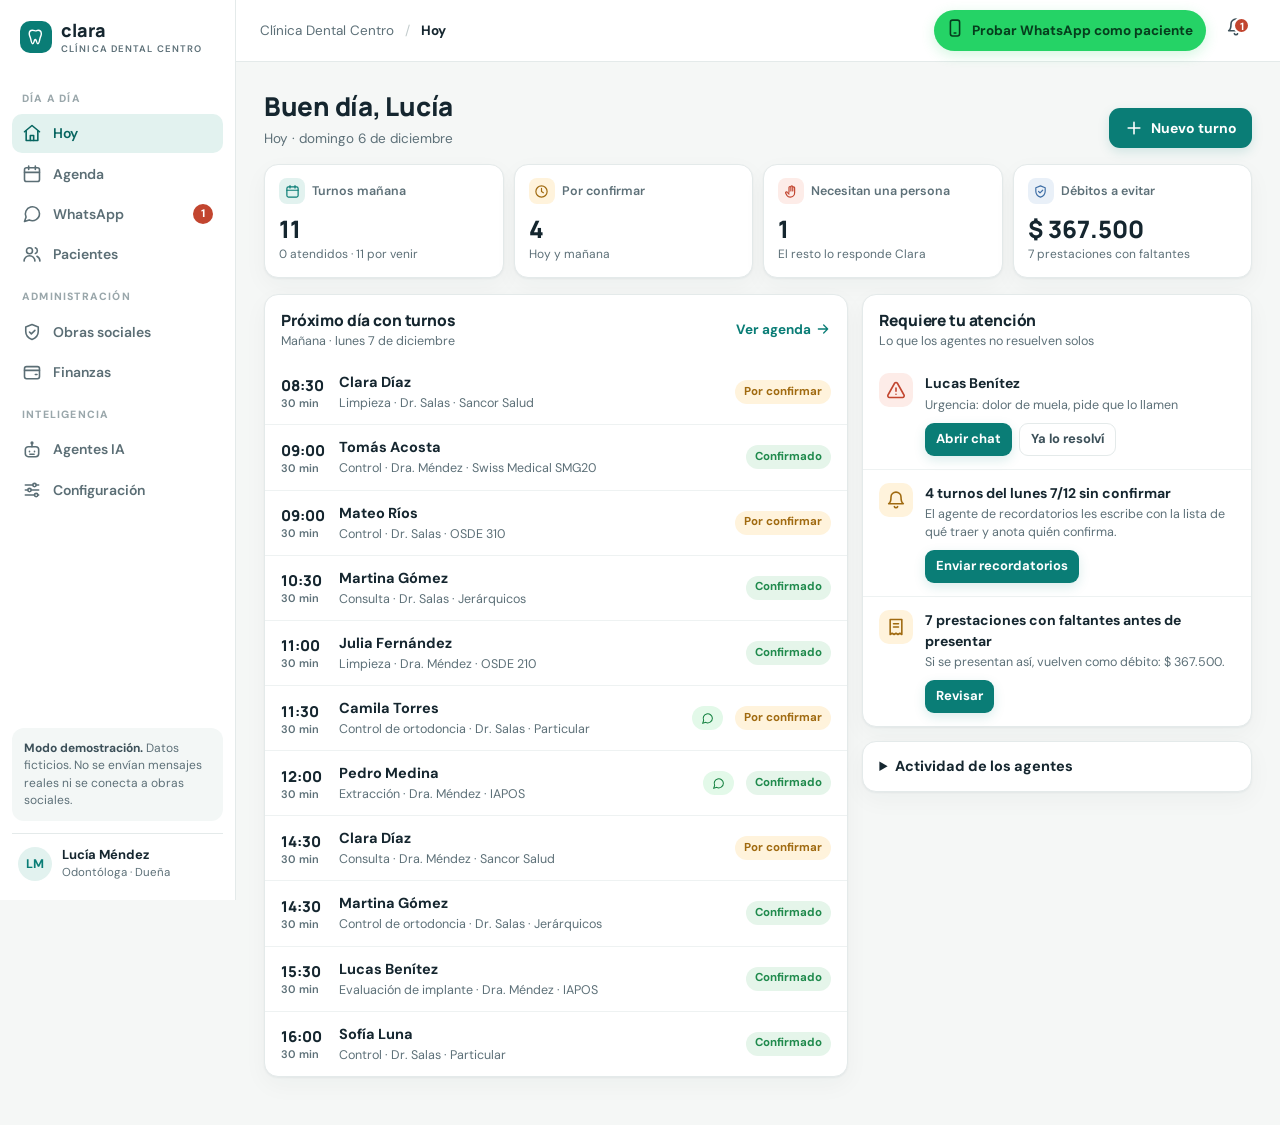
==== commit 683da07f: "Simplify insurance workflows and harden mobile appointment management" ====
--- a/index.html
+++ b/index.html
@@ -2,7 +2,7 @@
 <html lang="es">
 <head>
 <meta charset="utf-8">
-<meta name="viewport" content="width=device-width, initial-scale=1, viewport-fit=cover">
+<meta name="viewport" content="width=device-width, initial-scale=1, viewport-fit=cover, interactive-widget=resizes-content">
 <meta name="theme-color" content="#0a7d76">
 <title>Clara · Clínica dental</title>
 <meta name="description" content="Prototipo de Clara: gestión de clínica dental con agentes de IA para WhatsApp, coberturas y facturación. Datos ficticios.">
@@ -12,8 +12,10 @@
 <link rel="stylesheet" href="styles.css">
 </head>
 <body>
+<div class="nav-backdrop" data-act="menu-close" aria-hidden="true"></div>
 <div class="app">
-  <aside class="sidebar" aria-label="Menú principal">
+  <aside class="sidebar" id="navigation" aria-label="Menú principal">
+    <button class="btn ghost menu-close" data-act="menu-close">Cerrar menú ✕</button>
     <div class="brand"><div class="brandmark" data-icon="tooth"></div><div>clara<small>Clínica Dental Centro</small></div></div>
     <nav class="nav" id="sidenav"></nav>
     <div class="side-foot">
@@ -23,6 +25,7 @@
   </aside>
   <main>
     <header class="topbar">
+      <button class="btn ghost menu-toggle" data-act="menu-open" aria-controls="navigation" aria-expanded="false">☰ Menú</button>
       <div class="brand"><div class="brandmark" data-icon="tooth"></div><div>clara</div></div>
       <div class="crumb">Clínica Dental Centro <span style="padding:0 7px;color:#c3cccd">/</span> <b id="crumb">Hoy</b></div>
       <div class="topspacer"></div>
@@ -45,8 +48,8 @@
       <div style="flex:1;min-width:0"><b>Clínica Dental Centro</b><span id="ph-status">en línea · responde Clara (IA)</span></div>
       <button class="iconbtn" data-act="phone-reset" aria-label="Reiniciar esta conversación"><span data-icon="refresh"></span></button>
     </div>
-    <div class="ph-persona"><span>Escribís como</span><select id="ph-persona"></select></div>
-    <div class="ph-msgs" id="ph-msgs"></div>
+    <div class="ph-persona"><label for="ph-persona">Escribís como</label><select id="ph-persona"></select></div>
+    <div class="ph-msgs" id="ph-msgs" role="log" aria-label="Mensajes del simulador"></div>
     <div class="ph-sugg" id="ph-sugg"></div>
     <form class="ph-foot" id="ph-form" autocomplete="off">
       <input id="ph-input" placeholder="Escribí como si fueras el paciente…" aria-label="Mensaje del paciente">
@@ -56,7 +59,7 @@
 </div>
 
 <div class="sheet-bg" id="sheetbg" data-act="sheet-close"></div>
-<section class="sheet" id="sheet" role="dialog" aria-modal="true"><div class="grab"></div><div id="sheet-inner"></div></section>
+<section class="sheet" id="sheet" role="dialog" aria-modal="true" aria-labelledby="sheet-title" tabindex="-1"><div class="grab"></div><div id="sheet-inner"></div></section>
 <div class="toasts" id="toasts" aria-live="polite"></div>
 
 <script src="data.js"></script>
--- a/styles.css
+++ b/styles.css
@@ -1,4 +1,9 @@
 /* Clara · estilos. Mobile first: primero el celular, después la compu. */
+[hidden] { display: none !important; }
+@media (max-width: 899px) {
+  .topbar { padding-top: max(6px, env(safe-area-inset-top, 0px)); }
+  .sidebar { padding-top: max(18px, env(safe-area-inset-top, 0px)); }
+}
 :root {
   --ink: #15262f; --ink2: #3c5059; --muted: #6f8088; --line: #e4eaea; --line2: #eef2f2;
   --bg: #f5f7f6; --card: #fff; --teal: #0a7d76; --teal-d: #076560; --teal-l: #e2f2ef; --teal-ll: #f1f9f7;
@@ -406,7 +411,7 @@
   .ph-live { display: flex; position: absolute; left: 14px; right: 14px; bottom: -2px; }
   body.dock-open .toasts { right: 422px; }
 }
-@media (min-width: 900px) and (max-width: 1180px) {
+@media (min-width: 900px) and (max-width: 1179px) {
   body.dock-open .app { grid-template-columns: 72px 1fr; }
   body.dock-open .sidebar .navtxt, body.dock-open .sidebar .navlabel, body.dock-open .side-demo, body.dock-open .side-user > div, body.dock-open .sidebar .brand > div:last-child, body.dock-open .nav .count { display: none; }
   body.dock-open .nav button { justify-content: center; }
@@ -416,3 +421,252 @@
 @media (min-width: 1400px) { .agents { grid-template-columns: repeat(3, 1fr); } }
 @media (prefers-reduced-motion: reduce) { * { animation: none !important; transition: none !important; } }
 .sheet:not(.open) { visibility: hidden; transition: transform .25s, visibility 0s .25s; }
+
+/* ---------- Ajustes responsive y accesibilidad de la interfaz actual ---------- */
+.agenda-bar .chips { min-width: 0; max-width: 100%; }
+.app, .app > main, .content, #view, .pagehead, .pagehead > *, .pagehead .actions,
+.card, .cardhead, .stack, .grid-main, .row, .row .grow, .inbox, .inbox-list,
+.inbox-conv, .conv-head, .conv-msgs, .conv-foot, .composer, .sheet, #sheet-inner,
+.sheet-body, .sheet-foot, .toasts, .toast, .toast .t-txt { min-width: 0; }
+.app { width: 100%; }
+.app > main { width: 100%; min-width: 0; }
+.tablewrap, .table-wrap { width: 100%; max-width: 100%; overflow-x: auto; -webkit-overflow-scrolling: touch; }
+.tablewrap .table, .table-wrap .table { min-width: 640px; }
+.msg { overflow-wrap: anywhere; word-break: normal; }
+.conv-head > *, .conv-foot > *, .composer > *, .ph-foot > *, .toast > * { min-width: 0; }
+.ph-foot input { min-width: 0; }
+.pagehead, .pagehead .actions, .cardhead, .agenda-bar, .datenav, .sheet-foot { flex-wrap: wrap; }
+.pagehead .actions { justify-content: flex-end; }
+.sheet-head, .sheet-foot { flex-shrink: 0; }
+.toggle { width: 52px; height: 44px; min-height: 44px; border-radius: 22px; }
+.toggle::after { top: 12px; left: 3px; }
+.toggle.on::after { left: 29px; }
+:focus-visible { outline: 3px solid #087d76; outline-offset: 2px; }
+.menu-toggle, .menu-close, .nav-backdrop { display: none; }
+body.overlay-lock { overflow: hidden; }
+
+@media (max-width: 899px) {
+  .app { display: block; }
+  .sidebar { display: flex; flex-direction: column; position: fixed; z-index: 51; inset: 0 auto 0 0; width: min(300px, 85vw); height: 100dvh; overflow-y: auto; padding: 18px 14px; background: #fff; border-right: 1px solid var(--line); box-shadow: 12px 0 34px #12303a24; transform: translateX(-105%); transition: transform .22s ease; }
+  body.menu-open .sidebar { transform: translateX(0); }
+  body.menu-open { overflow: hidden; }
+  .nav-backdrop { position: fixed; z-index: 50; inset: 0; background: #0b1f2666; }
+  body.menu-open .nav-backdrop { display: block; }
+  .menu-toggle { display: inline-flex; align-items: center; justify-content: center; flex: 0 0 auto; min-width: 44px; min-height: 44px; padding: 0 10px; border-radius: 11px; background: var(--teal-l); color: var(--teal-d); font-weight: 700; }
+  .menu-close { display: inline-flex; align-items: center; justify-content: center; min-width: 44px; min-height: 44px; margin: 0 0 14px auto; padding: 0 10px; border: 1px solid var(--line); border-radius: 10px; background: #fff; color: var(--ink2); }
+  .sidebar .brand { padding: 0 8px 22px; }
+  .navlabel { padding: 14px 10px 6px; color: var(--muted); font-size: 10.5px; font-weight: 800; letter-spacing: 1.1px; }
+  .nav { display: grid; gap: 2px; }
+  .nav button { display: flex; align-items: center; gap: 11px; width: 100%; min-height: 44px; padding: 9px 10px; border-radius: 10px; color: #5b6e75; font-size: 14px; font-weight: 600; text-align: left; }
+  .nav button.active { background: var(--teal-l); color: var(--teal-d); }
+  .nav .count { margin-left: auto; min-width: 20px; height: 20px; padding: 0 6px; border-radius: 10px; background: var(--red); color: #fff; font-size: 11px; font-weight: 800; display: grid; place-items: center; }
+  .side-foot { margin-top: auto; padding-top: 14px; }
+  .side-demo { margin-bottom: 12px; padding: 12px; border-radius: 12px; background: #f3f7f6; color: var(--muted); font-size: 12px; line-height: 1.45; }
+  .side-demo b { color: var(--ink2); }
+  .side-user { display: flex; align-items: center; gap: 10px; padding: 12px 6px 0; border-top: 1px solid var(--line); font-size: 13px; }
+  .side-user small { display: block; color: var(--muted); font-size: 11.5px; }
+  .topbar { min-height: 58px; height: auto; gap: 8px; padding: 6px 10px; }
+  .topbar > .brand { display: none; }
+  .topbar .crumb { display: none; }
+  .topspacer { flex: 1 1 auto; }
+  .try-btn { min-height: 44px; padding: 0 10px; font-size: 12.5px; }
+  .iconbtn { min-width: 44px; min-height: 44px; width: 44px; height: 44px; }
+  .content { padding: 16px 14px calc(96px + var(--safe-b)); }
+  .kpis { grid-auto-flow: row; grid-auto-columns: auto; grid-template-columns: repeat(2, minmax(0, 1fr)); overflow: visible; scroll-snap-type: none; margin: 0 0 14px; padding: 2px 0 6px; }
+  .kpi { min-width: 0; }
+  .pagehead { align-items: flex-start; }
+  .pagehead > div:first-child { flex: 1 1 100%; }
+  .pagehead .actions { flex: 1 1 100%; justify-content: flex-start; }
+  .pagehead .actions .btn { flex: 0 1 auto; }
+  .datenav { width: 100%; min-width: 0; flex-wrap: wrap; }
+  .datenav h2 { flex: 1 1 120px; min-width: 0; white-space: normal; overflow-wrap: anywhere; }
+  .datenav > .iconbtn { flex: 0 0 44px; }
+  .datenav > .btn { flex: 0 0 auto; }
+  .btn, .linkbtn, .fchip, .seg button, .daychip, .slotgrid button, .sheet-foot .btn,
+  .takeover button, .conv-foot button, .ph-sugg button, .sendbtn, .toast button { min-height: 44px; }
+  .btn.sm { min-height: 44px; }
+  .ag-cell, .grid-appt { min-height: 0; }
+  .ag-cell { height: 32px; }
+  .grid-appt { height: auto; }
+  .inbox { grid-template-columns: minmax(0, 1fr); min-width: 0; height: auto; min-height: 0; }
+  .inbox-list, .inbox-conv { min-width: 0; }
+  .inbox-conv { min-height: calc(100dvh - 58px - 96px - 70px); }
+  .conv-msgs { min-width: 0; overflow-wrap: anywhere; }
+  .msg { max-width: 92%; }
+  .composer { flex-wrap: wrap; }
+  .composer input { min-width: 0; flex: 1 1 160px; font-size: 16px; }
+  .field input, .field select, .field textarea, .composer input, .ph-foot input { font-size: 16px; }
+  .sheet { max-height: 92dvh; }
+  .sheet-body { overflow-y: auto; overscroll-behavior: contain; }
+  .sheet-foot { flex-wrap: wrap; }
+  .sheet-foot .btn { flex: 1 1 120px; }
+}
+
+@media (max-width: 380px) {
+  .kpis { grid-template-columns: minmax(0, 1fr); }
+  .daystrip { margin-inline: -10px; padding-inline: 10px; }
+  .content { padding-left: 10px; padding-right: 10px; }
+  .topbar { gap: 6px; padding-right: 8px; padding-left: 8px; }
+  .try-btn { gap: 5px; padding-right: 9px; padding-left: 9px; }
+}
+
+@media (min-width: 900px) {
+  .app { grid-template-columns: 236px minmax(0, 1fr); }
+}
+
+@media (min-width: 900px) and (max-width: 1100px) {
+  .app { grid-template-columns: 220px minmax(0, 1fr); }
+  .inbox { grid-template-columns: 230px minmax(0, 1fr); }
+  .inbox-conv { min-width: 0; }
+  .toasts { width: min(420px, calc(100vw - 260px)); }
+}
+
+@media (min-width: 900px) and (max-width: 1179px) {
+  /* El simulador se superpone a este rango para preservar ancho útil del panel. */
+  body.dock-open .app { margin-right: 0; grid-template-columns: minmax(0, 236px) minmax(0, 1fr); }
+  body.dock-open .sidebar .navtxt, body.dock-open .sidebar .navlabel,
+  body.dock-open .side-demo, body.dock-open .side-user > div:last-child,
+  body.dock-open .sidebar .brand > div:last-child, body.dock-open .nav .count { display: initial; }
+  body.dock-open .side-demo { display: block; }
+  body.dock-open .nav .count { display: grid; }
+  body.dock-open .nav button { justify-content: flex-start; }
+  body.dock-open .kpis { grid-template-columns: repeat(4, minmax(0, 1fr)); }
+  body.dock-open .grid-main { grid-template-columns: minmax(0, 1.5fr) minmax(0, 1fr); }
+  body.dock-open .phone-dock { inset: 0; width: auto; background: #0b1f26aa; }
+  body.dock-open .phone { inset: 14px 14px 14px auto; width: min(400px, calc(100vw - 28px)); }
+  body.dock-open .toasts { right: 12px; }
+}
+
+@media (min-width: 1180px) {
+  body.dock-open .app { width: calc(100% - 400px); margin-right: 0; }
+}
+
+@media (min-width: 1180px) and (max-width: 1399px) {
+  body.dock-open .kpis { grid-template-columns: repeat(2, minmax(0, 1fr)); }
+  body.dock-open .grid-main { grid-template-columns: minmax(0, 1fr); }
+}
+
+@media (prefers-reduced-motion: reduce) {
+  .sidebar, .sheet, .sheet-bg, .toast, .toggle, .toggle::after { transition: none !important; animation: none !important; }
+}
+
+/* ---------- Obras sociales: resumen y lista de prestaciones ---------- */
+:root { --muted: #5d7078; }
+.os-overview, .os-summary, .os-tabs, .os-toolbar, .os-item, .os-item-head,
+.os-item-meta, .os-item-status, .os-details, .os-issues, .os-rules { min-width: 0; }
+.os-overview { display: grid; grid-template-columns: repeat(2, minmax(0, 1fr)); gap: 9px; }
+.os-overview > * { min-width: 0; }
+.os-overview { margin: 14px 0; }
+.os-overview > div { padding: 12px; border: 1px solid var(--line); border-radius: 12px; background: #fff; }
+.os-overview strong { display: block; font: 800 clamp(17px, 3vw, 23px) var(--display); margin-top: 4px; overflow-wrap: anywhere; }
+.os-demo { font-size: 12px; margin: 0 0 12px; }
+.agenda-cancelled { margin-top: 12px; }
+.agenda-cancelled > summary { padding: 12px 16px; min-height: 44px; cursor: pointer; font-weight: 700; color: var(--muted); }
+.activity-summary > summary { padding: 14px 16px; min-height: 44px; cursor: pointer; font-weight: 700; }
+@media (max-width: 899px) {
+  .today-kpis { grid-template-columns: repeat(2, minmax(0, 1fr)); }
+  .today-kpis .kpi { padding: 12px; }
+  .today-kpis .k-num { font-size: 20px; overflow-wrap: anywhere; }
+  .today-kpis .k-top { font-size: 12px; }
+  .today-kpis .k-sub { font-size: 11.5px; }
+}
+.input-like { padding: 10px 12px; border: 1px solid var(--line); border-radius: 11px; background: var(--bg); }
+.os-tabs { margin-bottom: 14px; }
+.os-summary { padding: 14px; margin-bottom: 12px; justify-content: space-between; }
+.os-summary h2 { font-size: 15px; }
+.os-summary p { margin: 4px 0 0; }
+.os-list { margin-bottom: 12px; }
+.os-list { display: grid; gap: 10px; }
+.os-list .os-item + .os-item { margin-top: 0; }
+@media (min-width: 1100px) {
+  .os-list { grid-template-columns: repeat(2, minmax(0, 1fr)); align-items: start; }
+  body.dock-open .os-list { grid-template-columns: minmax(0, 1fr); }
+}
+.os-item-head h3 { font-size: 15px; }
+.os-item-meta { margin: 0; }
+.os-rules > summary span:first-child { flex: 1; min-width: 0; }
+.os-overview .card { padding: 12px; }
+.os-tabs { display: grid; grid-template-columns: repeat(3, minmax(0, 1fr)); width: 100%; max-width: 100%; gap: 4px; overflow: visible; }
+.os-tabs > * { min-width: 0; max-width: 100%; white-space: normal; overflow-wrap: anywhere; }
+.os-toolbar { display: grid; grid-template-columns: minmax(0, 1fr) minmax(130px, auto); align-items: end; gap: 8px; }
+.os-toolbar .field { min-width: 0; margin: 0; }
+.os-toolbar input, .os-toolbar select { min-width: 0; max-width: 100%; }
+.os-summary { display: flex; align-items: center; gap: 8px; flex-wrap: wrap; }
+.os-item { display: grid; gap: 8px; padding: 13px; border: 1px solid var(--line); border-radius: 13px; background: var(--card); box-shadow: var(--shadow); }
+.os-item + .os-item { margin-top: 8px; }
+.os-item-head { display: flex; align-items: flex-start; justify-content: space-between; gap: 8px; flex-wrap: wrap; }
+.os-item-head > :first-child { flex: 1 1 140px; min-width: 0; overflow-wrap: anywhere; }
+.os-item-head .money { flex: 0 1 auto; white-space: normal; overflow-wrap: anywhere; text-align: right; }
+.os-item-meta { color: var(--ink2); font-size: 12.5px; line-height: 1.5; overflow-wrap: anywhere; }
+.os-item-status { display: flex; align-items: center; gap: 6px; flex-wrap: wrap; }
+.os-details { border-top: 1px solid var(--line2); padding-top: 8px; }
+.os-details > summary { min-height: 44px; display: flex; align-items: center; justify-content: space-between; gap: 8px; color: var(--teal-d); font-weight: 700; cursor: pointer; list-style: none; }
+.os-details > summary::-webkit-details-marker { display: none; }
+.os-details > summary::after { content: '⌄'; font-size: 16px; transition: transform .15s ease; }
+.os-details[open] > summary::after { transform: rotate(180deg); }
+.os-details > :not(summary) { min-width: 0; }
+.os-issues { display: grid; gap: 8px; margin-top: 8px; }
+.os-issues > * { min-width: 0; }
+.os-issues > div { display: flex; align-items: center; gap: 8px; flex-wrap: wrap; }
+.os-issues > div > :first-child { flex: 1 1 160px; min-width: 0; overflow-wrap: anywhere; }
+.os-issues button { flex: 0 1 auto; min-height: 44px; white-space: normal; }
+.os-rules { padding: 0; overflow: hidden; }
+.os-rules > summary { min-height: 56px; display: flex; align-items: center; justify-content: space-between; gap: 10px; padding: 12px 14px; cursor: pointer; list-style: none; font-weight: 800; }
+.os-rules > summary::-webkit-details-marker { display: none; }
+.os-rules > summary::after { content: '⌄'; color: var(--teal); font-size: 17px; }
+.os-rules[open] > summary { border-bottom: 1px solid var(--line); }
+.os-rules[open] > :not(summary) { margin: 12px 14px; }
+
+/* El formulario de las sheets y del simulador sigue la altura visible del teclado. */
+.sheet-head, .sheet-foot { flex-shrink: 0; }
+.ph-msgs { flex: 1 1 0; min-height: 0; overflow-y: auto; overscroll-behavior: contain; }
+.ph-foot { flex: 0 0 auto; }
+.ph-foot input { min-width: 0; }
+@media (max-width: 1179px) {
+  .sheet { top: auto; bottom: var(--keyboard-inset, 0px); }
+  .sheet-body { min-height: 0; overflow-y: auto; overscroll-behavior: contain; }
+  .phone-dock.open { top: var(--visual-top, 0px); bottom: auto; height: var(--visual-height, 100dvh); }
+  .phone-dock.open .phone { top: 0; bottom: auto; height: var(--visual-height, 100dvh); }
+}
+@media (max-width: 899px) {
+  .sheet { max-height: min(92dvh, var(--visual-height, 100dvh)); }
+}
+@media (min-width: 900px) and (max-width: 1179px) {
+  .sheet { top: var(--visual-top, 0px); max-height: var(--visual-height, 100dvh); }
+  body.dock-open .phone-dock.open { top: var(--visual-top, 0px); bottom: auto; height: var(--visual-height, 100dvh); }
+  body.dock-open .phone-dock.open .phone { top: 14px; bottom: auto; height: calc(var(--visual-height, 100dvh) - 28px); }
+}
+
+/* Navegación inferior compacta; el FAB permanece dentro de un área reservada. */
+.bottomnav { padding-top: 4px; padding-bottom: calc(4px + var(--safe-b)); }
+.bottomnav button { min-height: 44px; padding: 3px 0; color: #5e7078; }
+.bottomnav button.active { color: var(--teal-d); }
+.fab { width: 46px; height: 46px; right: 12px; bottom: calc(68px + var(--safe-b)); border-radius: 15px; }
+.fab svg { width: 22px; height: 22px; }
+@media (max-width: 899px) {
+  .content { padding-bottom: calc(84px + var(--safe-b)); }
+  .os-tabs > * { min-height: 44px; padding: 5px 7px; font-size: 12px; line-height: 1.25; }
+  .os-tabs > button { display: flex; align-items: center; justify-content: center; border: 1px solid var(--line); border-radius: 10px; background: #fff; color: var(--ink2); font-weight: 700; }
+  .os-tabs > button.on { background: var(--teal-l); border-color: #c9e7e1; color: var(--teal-d); }
+  .os-toolbar { grid-template-columns: minmax(0, 1fr); }
+  .os-toolbar select { width: 100%; }
+  .os-item-head { align-items: flex-start; }
+  .os-item-head .money { text-align: left; }
+  .os-details summary, .os-rules summary { min-height: 44px; }
+  .bottomnav { grid-template-columns: repeat(5, minmax(0, 1fr)); }
+  .bottomnav button { font-size: 10.5px; }
+  .fab { width: 44px; height: 44px; bottom: calc(70px + var(--safe-b)); }
+}
+@media (max-width: 430px) {
+  .two { grid-template-columns: minmax(0, 1fr); }
+}
+@media (max-width: 380px) {
+  .content { padding-bottom: calc(84px + var(--safe-b)); }
+  .os-overview { gap: 7px; }
+  .os-overview .card { padding: 10px; }
+  .os-tabs { gap: 3px; }
+  .os-tabs > * { padding-right: 4px; padding-left: 4px; font-size: 11.5px; }
+}
+@media (prefers-reduced-motion: reduce) {
+  .os-details > summary::after { transition: none; }
+}
